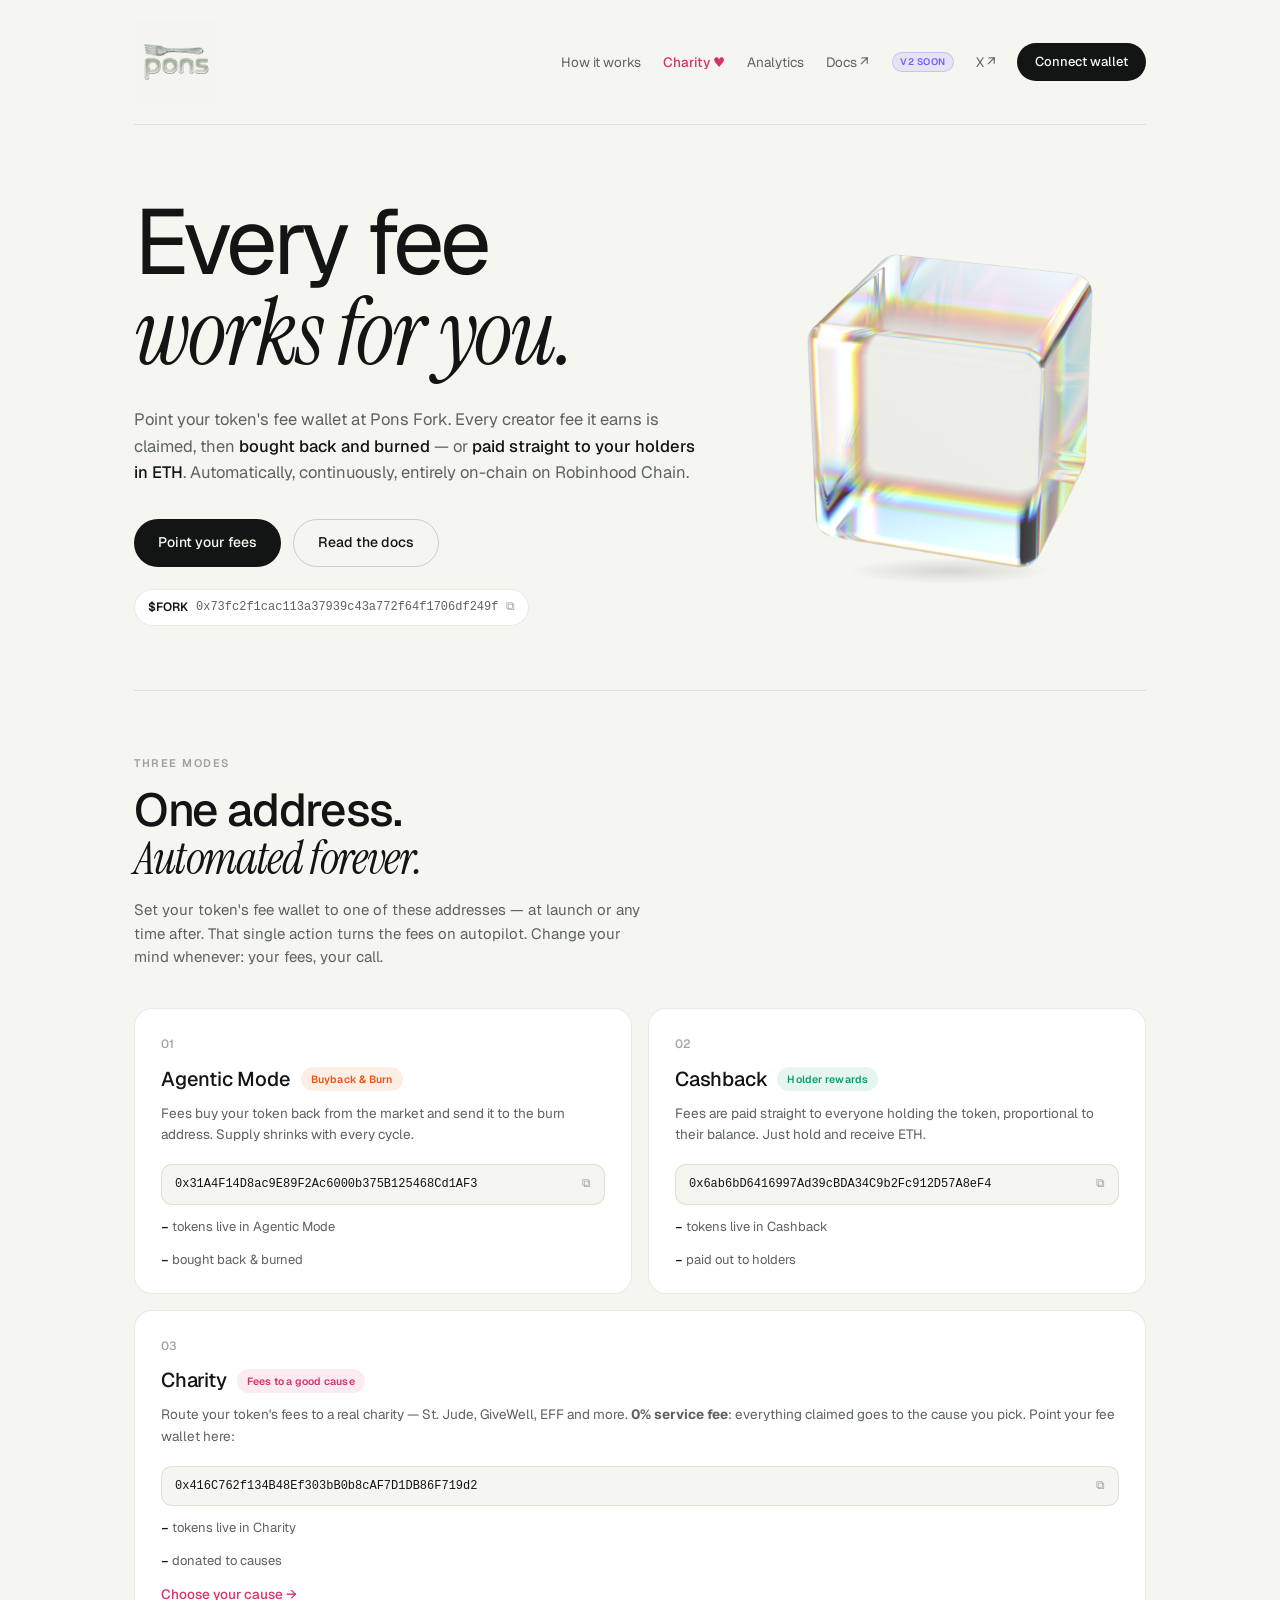
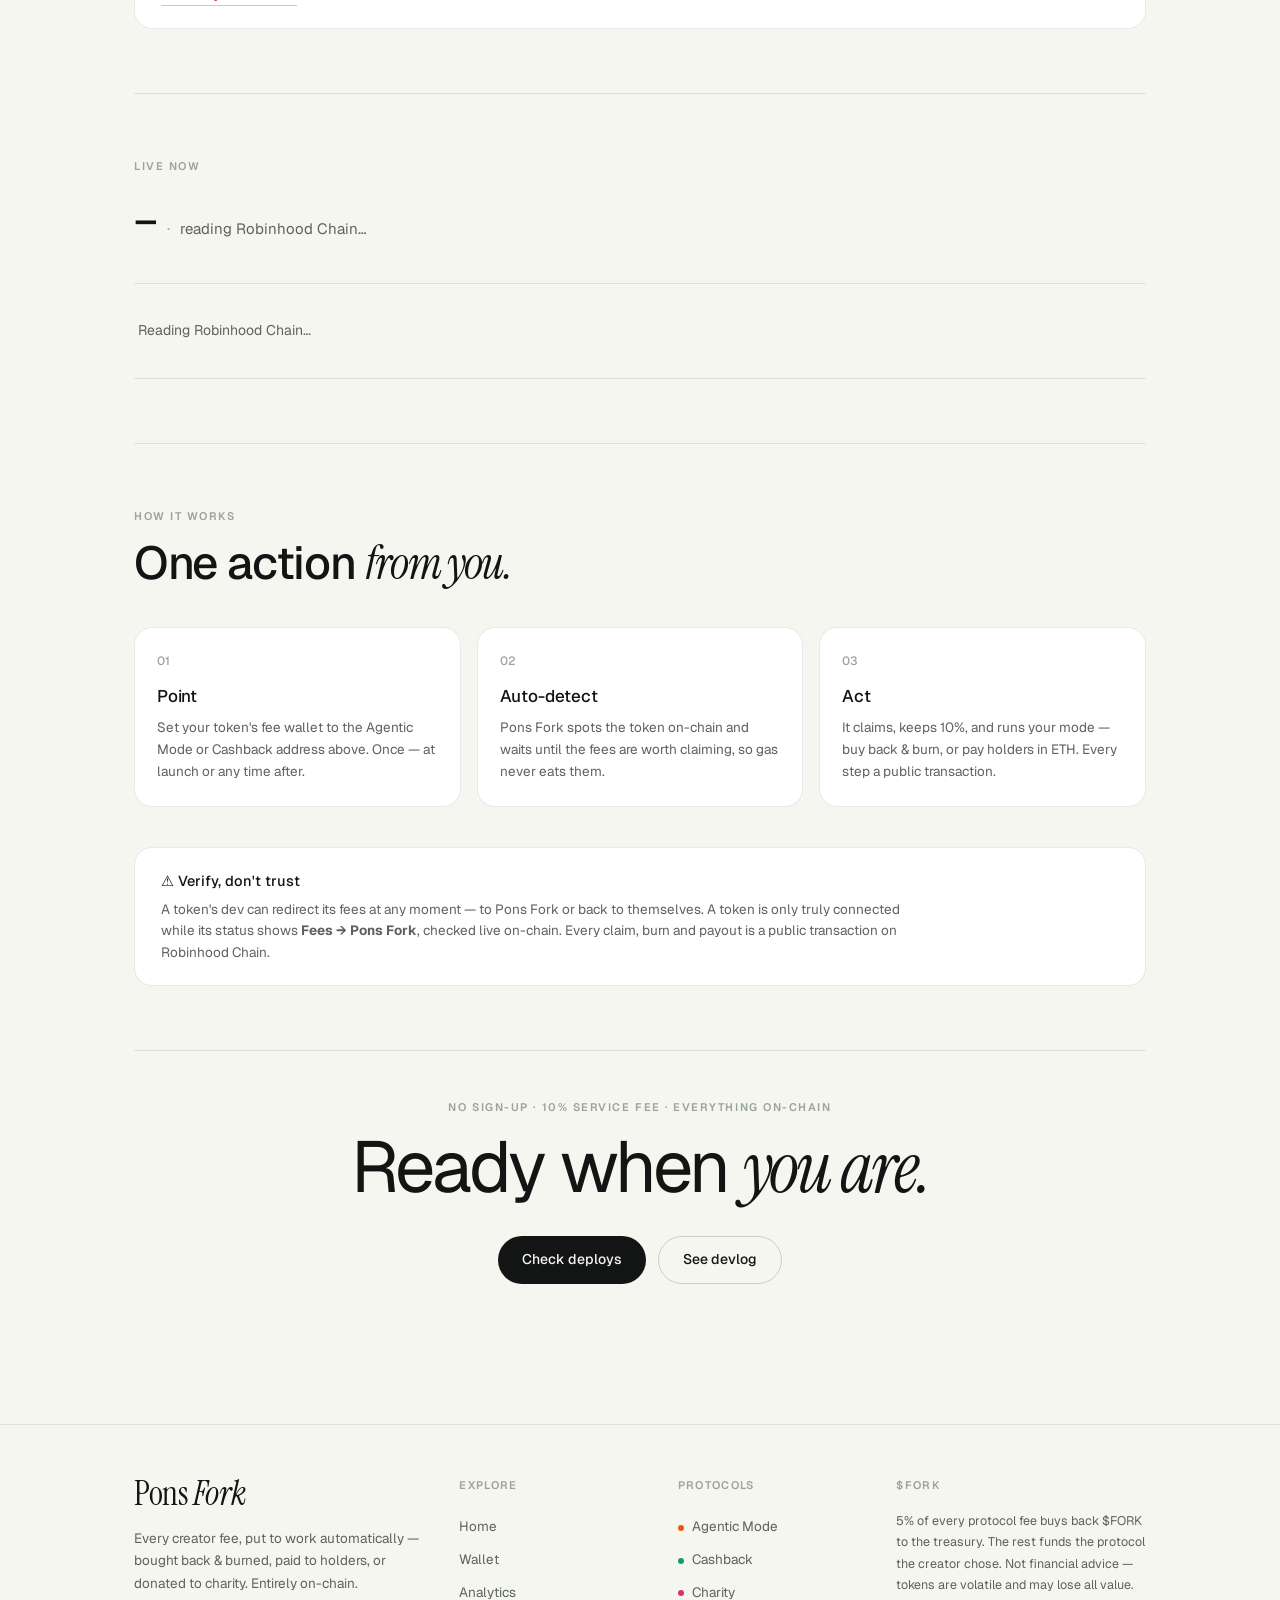
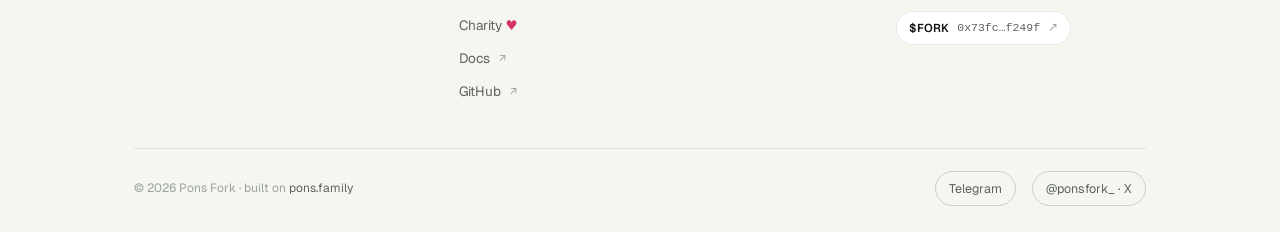
==== index.html @ 56c6406b "footer: add Wallet link (/wallet)" ====
<!doctype html>
<html lang="en">
<head>
<meta charset="utf-8" />
<meta name="viewport" content="width=device-width, initial-scale=1" />
<title>Pons Fork — fees on autopilot</title>
<meta name="description" content="Pons Fork: automated creator-fee buyback-burn (Agentic Mode) and holder rewards (Cashback) for pons.family tokens on Robinhood Chain." />
<link rel="icon" type="image/jpeg" href="/favicon.jpg" />
<link rel="apple-touch-icon" href="/favicon.jpg" />
<link rel="preconnect" href="https://fonts.googleapis.com" />
<link rel="preconnect" href="https://fonts.gstatic.com" crossorigin />
<link href="https://fonts.googleapis.com/css2?family=Geist:wght@400;500;600&family=Instrument+Serif:ital@0;1&display=swap" rel="stylesheet" />
<style>
  :root{
    --bg:#f6f6f1;--ink:#121513;--mut:#5c635d;--faint:#9aa39c;
    --line:rgba(18,21,19,.09);--card:#ffffff;
    --burn:#ea580c;--burn-bg:rgba(234,88,12,.1);
    --hold:#0e9f6e;--hold-bg:rgba(14,159,110,.1);
    --heart:#d6336c;--heart-bg:rgba(214,51,108,.09);
    --red:#d23c3c;--red-bg:rgba(210,60,60,.08);
    --sans:"Geist",system-ui,-apple-system,"Segoe UI",sans-serif;
    --serif:"Instrument Serif",Georgia,serif;
    --mono:ui-monospace,"SF Mono","Cascadia Code",Menlo,Consolas,monospace;
  }
  *{box-sizing:border-box;margin:0}
  html,body{background:var(--bg)}
  body{font-family:var(--sans);color:var(--ink);line-height:1.55;-webkit-font-smoothing:antialiased;font-size:15px}
  .wrap{max-width:1060px;margin:0 auto;padding:0 24px}
  .notice{margin-top:14px;padding:11px 16px;border-radius:12px;background:rgba(234,88,12,.08);border:1px solid rgba(234,88,12,.28);color:var(--ink);font-size:13px;line-height:1.5;text-align:center}
  .notice a{color:var(--burn);font-weight:500;text-decoration:none;border-bottom:1px solid rgba(234,88,12,.4)}
  .notice a:hover{border-color:var(--burn)}
  .mono{font-family:var(--mono);font-variant-numeric:tabular-nums}
  a{color:inherit}

  /* ── nav ── */
  .nav{display:flex;align-items:center;gap:22px;padding:20px 0;border-bottom:1px solid var(--line)}
  .brand{display:inline-flex;align-items:center;text-decoration:none;line-height:0}
  .brand-logo{height:84px;width:auto;display:block;mix-blend-mode:multiply;transition:opacity .15s}
  .brand:hover .brand-logo{opacity:.7}
  .sp{flex:1}
  .nav a.link{color:var(--mut);text-decoration:none;font-size:13.5px;font-weight:400}
  .nav a.link:hover{color:var(--ink)}
  .net{display:inline-flex;align-items:center;gap:7px;font-size:12px;color:var(--hold);background:var(--hold-bg);padding:6px 12px;border-radius:999px}
  .net .dot{width:6px;height:6px;border-radius:50%;background:var(--hold)}
  .connect{position:relative}
  .connect button{font:inherit;font-size:13px;font-weight:500;color:var(--bg);cursor:pointer;background:var(--ink);border:0;padding:9px 18px;border-radius:999px;transition:.15s}
  .connect button:hover{opacity:.85}
  @media(max-width:760px){.nav a.link,.net{display:none}}

  /* ── hero ── */
  .hero{padding:72px 0 64px;display:grid;grid-template-columns:1.2fr .8fr;align-items:center;gap:32px}
  .hero-art{position:relative;display:grid;place-items:center;min-width:0}
  .hero-art img{width:min(100%,430px);height:auto;animation:pf-float 7s ease-in-out infinite;will-change:transform}
  .hero-art .shadow{position:absolute;bottom:6%;width:52%;height:26px;border-radius:50%;background:radial-gradient(ellipse at center,rgba(18,21,19,.14),transparent 70%);animation:pf-shadow 7s ease-in-out infinite}
  @keyframes pf-float{0%,100%{transform:translateY(0) rotate(-1.2deg)}50%{transform:translateY(-16px) rotate(1.4deg)}}
  @keyframes pf-shadow{0%,100%{transform:scaleX(1);opacity:.85}50%{transform:scaleX(.82);opacity:.5}}
  @media(prefers-reduced-motion:reduce){.hero-art img,.hero-art .shadow{animation:none}}
  @media(max-width:820px){.hero{grid-template-columns:1fr;padding-top:56px}.hero-art{order:-1}.hero-art img{width:min(70%,300px)}}
  .hero h1{font-weight:400;font-size:clamp(46px,9vw,92px);line-height:.98;letter-spacing:-.045em}
  .hero h1 .it{font-family:var(--serif);font-style:italic;letter-spacing:-.02em}
  .hero p{font-size:16.5px;color:var(--mut);max-width:52ch;margin:28px 0 0;line-height:1.6}
  .hero p b{font-weight:500;color:var(--ink)}
  .cta{display:flex;gap:12px;flex-wrap:wrap;margin-top:34px}
  .btn{font-size:14px;font-weight:500;text-decoration:none;padding:12px 24px;border-radius:999px;display:inline-flex;align-items:center;gap:8px;transition:.15s}
  .btn.p{color:var(--bg);background:var(--ink)}
  .btn.p:hover{opacity:.85}
  .btn.s{color:var(--ink);border:1px solid rgba(18,21,19,.18);background:transparent}
  .btn.s:hover{border-color:var(--ink)}

  /* ── section scaffolding ── */
  .sec{padding:64px 0;border-top:1px solid var(--line)}
  .kicker{font-size:11px;font-weight:600;letter-spacing:.14em;text-transform:uppercase;color:var(--faint)}
  .sec h2{font-weight:500;font-size:clamp(30px,4.6vw,46px);line-height:1.05;letter-spacing:-.03em;margin-top:14px;max-width:560px}
  .sec h2 .it{font-family:var(--serif);font-style:italic;font-weight:400}
  .sec .lead{color:var(--mut);font-size:15px;margin-top:16px;max-width:52ch}

  /* ── mode cards ── */
  .modes{display:grid;grid-template-columns:1fr 1fr;gap:16px;margin-top:40px}
  .mc{background:var(--card);border:1px solid var(--line);border-radius:18px;padding:26px 26px 22px}
  .mc .n{font-size:12px;color:var(--faint);font-weight:500}
  .mc h3{font-size:20px;font-weight:500;letter-spacing:-.01em;margin-top:10px;display:flex;align-items:center;gap:10px}
  .badge{font-size:10.5px;font-weight:600;letter-spacing:.02em;padding:4px 10px;border-radius:999px}
  .badge.a{color:var(--burn);background:var(--burn-bg)}
  .badge.c{color:var(--hold);background:var(--hold-bg)}
  .badge.h{color:var(--heart);background:var(--heart-bg)}
  .mc.wide{grid-column:1/-1}
  .mc .golink{display:inline-block;margin-top:12px;font-size:13.5px;font-weight:500;color:var(--heart);text-decoration:none;border-bottom:1px solid rgba(214,51,108,.35)}
  .mc .golink:hover{border-color:var(--heart)}
  .ca{display:inline-flex;align-items:center;gap:8px;margin-top:22px;font-family:var(--mono);font-size:12px;color:var(--mut);background:var(--card);border:1px solid var(--line);padding:8px 13px;border-radius:999px;cursor:pointer}
  .ca .cp{color:var(--faint)} .ca:hover .cp{color:var(--ink)}
  .ca b{color:var(--ink);font-weight:600;font-family:var(--sans)}
  .mc .desc{font-size:13.5px;color:var(--mut);margin-top:8px;line-height:1.6}
  .wallet{display:flex;align-items:center;gap:8px;margin-top:18px;font-family:var(--mono);font-size:12px;color:var(--ink);background:var(--bg);border:1px solid var(--line);padding:10px 13px;border-radius:11px;cursor:pointer;word-break:break-all}
  .wallet .cp{margin-left:auto;color:var(--faint);flex:none}
  .wallet:hover .cp{color:var(--ink)}
  .mc .cnt{margin-top:12px;font-size:13px;color:var(--mut)}
  .mc .cnt b{font-family:var(--mono);font-weight:600;color:var(--ink)}
  @media(max-width:700px){.modes{grid-template-columns:1fr}}

  /* ── live tokens ── */
  .live-line{display:flex;align-items:baseline;gap:10px;flex-wrap:wrap;margin-top:14px}
  .live-line .big{font-weight:500;font-size:clamp(26px,4vw,40px);letter-spacing:-.03em}
  .live-line .dot-sep{color:var(--faint)}
  .rows{margin-top:32px;border-top:1px solid var(--line)}
  .row{display:flex;align-items:center;gap:14px;padding:16px 4px;border-bottom:1px solid var(--line);text-decoration:none;transition:background .12s}
  .row:hover{background:rgba(18,21,19,.025)}
  .row .ic{width:38px;height:38px;border-radius:50%;display:grid;place-items:center;font-weight:600;font-size:12px;font-family:var(--mono);flex:none;background:var(--ink);color:var(--bg)}
  .row img.ic{object-fit:cover;background:#fff}
  .row .nm{font-weight:500;font-size:14.5px}
  .row .tick{color:var(--faint);font-size:12.5px;font-family:var(--mono)}
  .row .mcap{margin-left:auto;text-align:right;min-width:96px}
  .row .metric{text-align:right;min-width:120px}
  .row .mcap .v,.row .metric .v{font-family:var(--mono);font-weight:500;font-size:14px}
  .row .mcap .l,.row .metric .l{font-size:11px;color:var(--faint)}
  @media(max-width:640px){.row .metric{display:none}}
  .row .arrow{color:var(--faint);flex:none}
  .tick .ccopy{cursor:pointer;color:var(--faint);margin-left:6px;font-size:11px}
  .tick .ccopy:hover{color:var(--ink)}
  .tabs{display:flex;gap:8px;flex-wrap:wrap;margin-top:24px}
  .tab{font:inherit;font-size:13px;font-weight:500;cursor:pointer;color:var(--mut);background:var(--card);border:1px solid var(--line);padding:8px 14px;border-radius:999px;transition:.12s}
  .tab:hover{color:var(--ink)}
  .tab.active{color:var(--bg);background:var(--ink);border-color:var(--ink)}
  .tab b{font-family:var(--mono);font-weight:600;margin-left:4px;opacity:.7}
  .row.hide{display:none}
  .empty{padding:36px 4px;color:var(--mut);font-size:14px;border-bottom:1px solid var(--line)}

  /* ── steps ── */
  .steps{display:grid;grid-template-columns:repeat(3,1fr);gap:16px;margin-top:40px}
  .step{background:var(--card);border:1px solid var(--line);border-radius:18px;padding:24px 22px}
  .step .n{font-size:12px;color:var(--faint);font-weight:500}
  .step h3{font-size:17px;font-weight:500;margin:12px 0 8px;letter-spacing:-.01em}
  .step p{font-size:13.5px;color:var(--mut);line-height:1.6}
  @media(max-width:760px){.steps{grid-template-columns:1fr}}

  /* ── verify note ── */
  .note{margin-top:40px;border:1px solid var(--line);border-radius:18px;padding:22px 26px;background:var(--card)}
  .note h3{font-size:14.5px;font-weight:500}
  .note p{font-size:13.5px;color:var(--mut);margin-top:6px;line-height:1.6;max-width:86ch}

  /* ── closing CTA ── */
  .closing{padding:48px 0 96px;border-top:1px solid var(--line);text-align:center}
  .closing h2{font-weight:400;font-size:clamp(40px,7vw,72px);line-height:1;letter-spacing:-.04em}
  .closing h2 .it{font-family:var(--serif);font-style:italic}
  .closing .cta{margin-top:32px;justify-content:center}
  .fine{margin-bottom:15px;font-size:11px;font-weight:600;letter-spacing:.14em;text-transform:uppercase;color:var(--faint)}

  /* ── footer ── */
  .foot{display:flex;align-items:center;gap:20px;flex-wrap:wrap;padding:26px 0 34px;border-top:1px solid var(--line)}
  .foot a.soc{color:var(--mut);text-decoration:none;font-size:13px}
  .foot a.soc:hover{color:var(--ink)}
  .foot .muted{color:var(--faint);font-size:12.5px}

  /* == pons-fork-footer == */
  .site-footer{border-top:1px solid var(--line);margin-top:44px}
  .site-footer .wrap{padding-top:52px;padding-bottom:30px}
  .site-footer .ft-top{display:grid;grid-template-columns:1.6fr 1fr 1fr 1.4fr;gap:40px}
  .site-footer .ft-brand .logo{font-family:var(--serif);font-size:34px;line-height:1;letter-spacing:-.01em;color:var(--ink)}
  .site-footer .ft-brand .logo .fork{font-style:italic}
  .site-footer .ft-brand p{margin-top:16px;font-size:13.5px;line-height:1.65;color:var(--mut);max-width:34ch}
  .site-footer .ft-col h4,.site-footer .ft-risk h4{font-size:11px;font-weight:600;letter-spacing:.12em;text-transform:uppercase;color:var(--faint);margin-bottom:16px}
  .site-footer .ft-col a{display:block;text-decoration:none;color:var(--mut);font-size:13.5px;padding:6px 0;transition:color .12s}
  .site-footer .ft-col a:hover{color:var(--ink)}
  .site-footer .ft-col a .tag{font-size:11px;color:var(--faint);margin-left:6px}
  .site-footer .ft-col a .heart{color:var(--heart)}
  .site-footer .ft-col a .dot{display:inline-block;width:6px;height:6px;border-radius:50%;margin-right:8px;vertical-align:middle}
  .site-footer .d-burn{background:var(--burn)}.site-footer .d-hold{background:var(--hold)}.site-footer .d-heart{background:var(--heart)}
  .site-footer .ft-risk p{font-size:12.5px;line-height:1.7;color:var(--mut)}
  .site-footer .ft-risk .ca{display:inline-flex;align-items:center;gap:8px;margin-top:16px;font-family:var(--mono);font-size:11.5px;color:var(--mut);background:var(--card);border:1px solid var(--line);padding:7px 12px;border-radius:999px;text-decoration:none}
  .site-footer .ft-risk .ca b{color:var(--ink);font-family:var(--sans);font-weight:600}
  .site-footer .ft-risk .ca .cp{color:var(--faint)}.site-footer .ft-risk .ca:hover .cp{color:var(--ink)}
  .site-footer .ft-bar{border-top:1px solid var(--line);margin-top:40px;padding-top:22px;display:flex;align-items:center;gap:16px;flex-wrap:wrap}
  .site-footer .ft-bar .cc{font-size:12px;color:var(--faint)}
  .site-footer .ft-bar .cc a{color:var(--mut);text-decoration:none}
  .site-footer .ft-bar .sp{flex:1}
  .site-footer .ft-bar .soc{display:inline-flex;align-items:center;gap:8px;text-decoration:none;color:var(--mut);font-size:12.5px;border:1px solid rgba(18,21,19,.18);padding:7px 13px;border-radius:999px;transition:.12s}
  .site-footer .ft-bar .soc:hover{color:var(--ink);border-color:var(--ink)}
  .v2soon{display:inline-block;font-size:9.5px;font-weight:600;letter-spacing:.06em;text-transform:uppercase;color:#7c5cff;background:rgba(124,92,255,.12);border:1px solid rgba(124,92,255,.25);padding:2px 7px;border-radius:999px;margin-left:2px;vertical-align:middle}
  @media(max-width:820px){.site-footer .ft-top{grid-template-columns:1fr 1fr;gap:32px}.site-footer .ft-brand{grid-column:1/-1}}
  @media(max-width:520px){.site-footer .ft-top{grid-template-columns:1fr 1fr}.site-footer .ft-risk{grid-column:1/-1}}
  </style>
</head>
<body>
<div class="wrap">

  <nav class="nav">
    <a class="brand" href="/" aria-label="Pons Fork — home"><img class="brand-logo" src="/logo.jpg" alt="Pons Fork" width="400" height="400" /></a>
    <div class="sp"></div>
    <a class="link" href="#how">How it works</a>
    <a class="link" href="/charity/" style="color:var(--heart);font-weight:500">Charity ♥</a>
    <a class="link" href="/analytics/">Analytics</a>
    <a class="link" href="https://pons-fork.gitbook.io/pons-fork-docs/">Docs ↗</a>
    <span class="v2soon">V2 soon</span>
    <a class="link" href="https://x.com/ponsfork_">X ↗</a>
    <span class="connect"><button id="connect">Connect wallet</button></span>
  </nav>

  <header class="hero">
    <div>
      <h1>Every fee<br /><span class="it">works for you.</span></h1>
      <p>Point your token's fee wallet at Pons Fork. Every creator fee it earns is claimed, then
         <b>bought back and burned</b> — or <b>paid straight to your holders in ETH</b>.
         Automatically, continuously, entirely on-chain on Robinhood Chain.</p>
      <div class="cta">
        <a class="btn p" href="#modes">Point your fees</a>
        <a class="btn s" href="https://pons-fork.gitbook.io/pons-fork-docs/">Read the docs</a>
      </div>
      <div class="ca" data-a="0x73fc2f1cac113a37939c43a772f64f1706df249f" title="copy $FORK contract address"><b>$FORK</b><span>0x73fc2f1cac113a37939c43a772f64f1706df249f</span><span class="cp">⧉</span></div>
    </div>
    <div class="hero-art">
      <span class="shadow"></span>
      <img src="/hero.png" alt="Pons Fork" width="1080" height="1080" />
    </div>
  </header>

  <section class="sec" id="modes">
    <div class="kicker">Three modes</div>
    <h2>One address.<br /><span class="it">Automated forever.</span></h2>
    <p class="lead">Set your token's fee wallet to one of these addresses — at launch or any time after.
       That single action turns the fees on autopilot. Change your mind whenever: your fees, your call.</p>
    <div class="modes">
      <div class="mc">
        <div class="n">01</div>
        <h3>Agentic Mode <span class="badge a">Buyback &amp; Burn</span></h3>
        <div class="desc">Fees buy your token back from the market and send it to the burn address. Supply shrinks with every cycle.</div>
        <div class="wallet" data-a="0x31A4F14D8ac9E89F2Ac6000b375B125468Cd1AF3"><span>0x31A4F14D8ac9E89F2Ac6000b375B125468Cd1AF3</span><span class="cp">⧉</span></div>
        <div class="cnt"><b id="ag-count">–</b> tokens live in Agentic Mode</div>
        <div class="cnt"><b id="ag-sum">–</b> bought back &amp; burned</div>
      </div>
      <div class="mc">
        <div class="n">02</div>
        <h3>Cashback <span class="badge c">Holder rewards</span></h3>
        <div class="desc">Fees are paid straight to everyone holding the token, proportional to their balance. Just hold and receive ETH.</div>
        <div class="wallet" data-a="0x6ab6bD6416997Ad39cBDA34C9b2Fc912D57A8eF4"><span>0x6ab6bD6416997Ad39cBDA34C9b2Fc912D57A8eF4</span><span class="cp">⧉</span></div>
        <div class="cnt"><b id="cb-count">–</b> tokens live in Cashback</div>
        <div class="cnt"><b id="cb-sum">–</b> paid out to holders</div>
      </div>
      <div class="mc wide">
        <div class="n">03</div>
        <h3>Charity <span class="badge h">Fees to a good cause</span></h3>
        <div class="desc">Route your token's fees to a real charity — St. Jude, GiveWell, EFF and more. <b>0% service fee</b>: everything claimed goes to the cause you pick. Point your fee wallet here:</div>
        <div class="wallet" data-a="0x416C762f134B48Ef303bB0b8cAF7D1DB86F719d2"><span>0x416C762f134B48Ef303bB0b8cAF7D1DB86F719d2</span><span class="cp">⧉</span></div>
        <div class="cnt"><b id="ch-count">–</b> tokens live in Charity</div>
        <div class="cnt"><b id="ch-sum">–</b> donated to causes</div>
        <a class="golink" href="/charity/">Choose your cause →</a>
      </div>
    </div>
  </section>

  <section class="sec" id="tokens">
    <div class="kicker">Live now</div>
    <div class="live-line"><span class="big" id="tok-total">–</span><span class="dot-sep">·</span><span id="tok-sub" style="color:var(--mut)">reading Robinhood Chain…</span></div>
    <div class="tabs" id="tok-tabs" style="display:none"></div>
    <div class="rows" id="live-tokens"><div class="empty">Reading Robinhood Chain…</div></div>
  </section>

  <section class="sec" id="how">
    <div class="kicker">How it works</div>
    <h2>One action <span class="it">from you.</span></h2>
    <div class="steps">
      <div class="step"><div class="n">01</div><h3>Point</h3><p>Set your token's fee wallet to the Agentic Mode or Cashback address above. Once — at launch or any time after.</p></div>
      <div class="step"><div class="n">02</div><h3>Auto-detect</h3><p>Pons Fork spots the token on-chain and waits until the fees are worth claiming, so gas never eats them.</p></div>
      <div class="step"><div class="n">03</div><h3>Act</h3><p>It claims, keeps 10%, and runs your mode — buy back &amp; burn, or pay holders in ETH. Every step a public transaction.</p></div>
    </div>
    <div class="note">
      <h3>⚠ Verify, don't trust</h3>
      <p>A token's dev can redirect its fees at any moment — to Pons Fork or back to themselves. A token is only truly
         connected while its status shows <b>Fees → Pons Fork</b>, checked live on-chain. Every claim, burn and payout
         is a public transaction on Robinhood Chain.</p>
    </div>
  </section>

  <section class="closing">
    <div class="fine">No sign-up · 10% service fee · Everything on-chain</div>
    <h2>Ready when <span class="it">you are.</span></h2>
    <div class="cta">
      <a class="btn p" href="#tokens">Check deploys</a>
      <a class="btn s" href="https://t.me/ponsfork">See devlog</a>
    </div>
  </section>

</div>

<script>
  document.querySelectorAll(".wallet,.ca").forEach(function(w){
    w.addEventListener("click",function(){var a=w.getAttribute("data-a");navigator.clipboard&&navigator.clipboard.writeText(a);var c=w.querySelector(".cp");if(c){c.textContent="✓";setTimeout(function(){c.textContent="⧉";},1200);}});
  });
</script>
<script type="module">
import {createPublicClient,http,fallback,getAddress,formatUnits,erc20Abi,parseAbi,decodeFunctionData} from "https://esm.sh/viem@2.23.2";
const RPC="https://rpc.mainnet.chain.robinhood.com",LOCKER="0x736D76699C26D0d966744cAe304C000d471f7F35",FACTORY="0xA5aAb3F0c6EeadF30Ef1D3Eb997108E976351feB",AGENTIC="0x31A4F14D8ac9E89F2Ac6000b375B125468Cd1AF3",CASHBACK="0x6ab6bD6416997Ad39cBDA34C9b2Fc912D57A8eF4",CHARITY="0x416C762f134B48Ef303bB0b8cAF7D1DB86F719d2",DEAD="0x000000000000000000000000000000000000dEaD";
const lockerAbi=parseAbi(["function feeRecipientTokenCount(address) view returns (uint256)","function feeRecipientTokens(address,uint256) view returns (address)"]);
const deployedEvent=parseAbi(["event TokenDeployed(address indexed token,address indexed deployer,address indexed dexFactory,address pairToken,uint256 dexId,uint256 launchConfigId)"])[0];
const launchAbi=parseAbi(["function launchToken((string name,string symbol,string logo,string description,(string twitter,string telegram,string discord,string website,string farcaster) socials,address feeWallet) params,uint256 launchConfigId,uint256 dexId,bytes32 salt) payable returns (address)"]);
const pc=createPublicClient({transport:fallback([http(RPC),http("https://rpc.arrowrpc.com")])});
const esc=s=>String(s).replace(/&/g,"&amp;").replace(/</g,"&lt;").replace(/>/g,"&gt;");
const ipfsHttp=u=>!u?"":(u.startsWith("ipfs://")?"https://ipfs.io/ipfs/"+u.slice(7).replace(/^ipfs\//,""):u);
// Token logo is only in the launchToken() tx input (IPFS URI), not in any view fn.
// Find the launch tx via the indexed TokenDeployed log, then decode its calldata.
async function tokenLogo(token){
  try{
    const logs=await pc.getLogs({address:FACTORY,event:deployedEvent,args:{token},fromBlock:0n,toBlock:"latest"});
    if(!logs.length)return "";
    const tx=await pc.getTransaction({hash:logs[0].transactionHash});
    const {args}=decodeFunctionData({abi:launchAbi,data:tx.input});
    return ipfsHttp(args[0].logo);
  }catch(e){return "";}
}
// Swap a text-avatar .ic element for the real logo image once it resolves; keep text on failure.
function applyLogo(scope,token,fallbackText){
  tokenLogo(token).then(src=>{
    if(!src)return; const cur=scope.querySelector(".ic"); if(!cur)return;
    const img=document.createElement("img"); img.className="ic"; img.src=src; img.alt="";
    img.onerror=()=>{const d=document.createElement("div");d.className="ic";d.textContent=fallbackText;img.replaceWith(d);};
    cur.replaceWith(img);
  });
}
async function listTokens(w){const c=await pc.readContract({address:LOCKER,abi:lockerAbi,functionName:"feeRecipientTokenCount",args:[w]});const n=Number(c);if(!n)return[];const out=[];for(let i=0;i<n;i++){try{const t=await pc.readContract({address:LOCKER,abi:lockerAbi,functionName:"feeRecipientTokens",args:[w,BigInt(i)]});if(t)out.push(getAddress(t));}catch(e){}}return out;}
async function meta(t){const[n,s,sup,d,b]=await Promise.all([pc.readContract({address:t,abi:erc20Abi,functionName:"name"}).catch(()=>"Unknown"),pc.readContract({address:t,abi:erc20Abi,functionName:"symbol"}).catch(()=>"?"),pc.readContract({address:t,abi:erc20Abi,functionName:"totalSupply"}).catch(()=>0n),pc.readContract({address:t,abi:erc20Abi,functionName:"decimals"}).catch(()=>18),pc.readContract({address:t,abi:erc20Abi,functionName:"balanceOf",args:[DEAD]}).catch(()=>0n)]);const dec=Number(d),ts=Number(formatUnits(sup,dec)),bn=Number(formatUnits(b,dec));return{name:n,symbol:s,pct:ts>0?bn/ts*100:0};}
let STATS={},TOT={},ETHUSD=0;
try{const j=await (await fetch("https://raw.githubusercontent.com/ponsfork/pons-fork-stats/main/stats.json?t="+Date.now())).json();STATS=j.tokens||{};TOT=j.totals||{};}catch(e){}
try{ETHUSD=(await (await fetch("https://api.coingecko.com/api/v3/simple/price?ids=ethereum&vs_currencies=usd")).json()).ethereum.usd||0;}catch(e){}
const money=w=>{const v=Number(formatUnits(BigInt(w||"0"),18));const usd=ETHUSD?` (~$${(v*ETHUSD).toFixed(v*ETHUSD>=100?0:2)})`:"";return (v>=1?v.toFixed(3):v.toFixed(4))+" ETH"+usd;};
for(const [id,key] of [["ag-sum","agenticBuybackWei"],["cb-sum","cashbackDistributedWei"],["ch-sum","charityDonatedWei"]]){const el=document.getElementById(id);if(el)el.textContent=money(TOT[key]);}
const cbtn=document.getElementById("connect");
if(cbtn)cbtn.addEventListener("click",async()=>{
  if(!window.ethereum){alert("No wallet found — install MetaMask (or any EIP-1193 wallet) and reload.");return;}
  try{
    const accs=await window.ethereum.request({method:"eth_requestAccounts"});
    if(accs&&accs[0]){cbtn.textContent=accs[0].slice(0,6)+"…"+accs[0].slice(-4);location.href="/profile/"+accs[0];}
  }catch(e){}
});
const fmtEth=w=>{const v=Number(formatUnits(BigInt(w||"0"),18));return v>=1?v.toFixed(3):v.toFixed(4);};
const ethDist=t=>fmtEth((STATS[t.toLowerCase()]||{}).distributedWei);
const ethDon=t=>fmtEth((STATS[t.toLowerCase()]||{}).charityDonatedWei);
const mcapOf=t=>Number((STATS[t.toLowerCase()]||{}).mcapUsd||0);
const fmtUsd=n=>{if(!n)return "—";if(n>=1e9)return "$"+(n/1e9).toFixed(2)+"B";if(n>=1e6)return "$"+(n/1e6).toFixed(2)+"M";if(n>=1e3)return "$"+(n/1e3).toFixed(1)+"K";return "$"+Math.round(n);};
(async()=>{
  const [ag,cb,ch]=await Promise.all([listTokens(AGENTIC),listTokens(CASHBACK),listTokens(CHARITY)]);
  document.getElementById("ag-count").textContent=ag.length;
  document.getElementById("cb-count").textContent=cb.length;
  document.getElementById("ch-count").textContent=ch.length;
  const all=[...ag.map(t=>[t,"a"]),...cb.map(t=>[t,"c"]),...ch.map(t=>[t,"h"])];
  all.sort((x,y)=>mcapOf(y[0])-mcapOf(x[0]));  // biggest market cap first
  const box=document.getElementById("live-tokens");
  document.getElementById("tok-total").textContent=all.length+(all.length===1?" token":" tokens");
  document.getElementById("tok-sub").textContent=all.length?"connected · live on-chain":"none connected yet · live on-chain";
  if(!all.length){box.innerHTML='<div class="empty">No tokens connected yet — point your fee wallet at Agentic Mode or Cashback to be the first.</div>';return;}

  // filter tabs (scales as the token count grows)
  const tabsEl=document.getElementById("tok-tabs");
  tabsEl.style.display="flex";
  tabsEl.innerHTML=[["all","All",all.length],["a","Agentic",ag.length],["c","Cashback",cb.length],["h","Charity",ch.length]]
    .map(([f,label,n],i)=>`<button class="tab${i===0?" active":""}" data-f="${f}">${label}<b>${n}</b></button>`).join("");
  tabsEl.addEventListener("click",e=>{const b=e.target.closest(".tab");if(!b)return;
    tabsEl.querySelectorAll(".tab").forEach(x=>x.classList.toggle("active",x===b));
    const f=b.getAttribute("data-f");
    box.querySelectorAll(".row").forEach(r=>r.classList.toggle("hide",f!=="all"&&r.getAttribute("data-mode")!==f));
  });

  box.innerHTML="";
  for(const [t,mode] of all){
    let m; try{m=await meta(t);}catch(e){m={name:"Unknown",symbol:"?",pct:0};}
    const el=document.createElement("a");el.href="/token/"+t;el.className="row";el.setAttribute("data-mode",mode);
    const sym3=esc(String(m.symbol).slice(0,3).toUpperCase());
    el.innerHTML='<div class="ic">'+sym3+'</div>'
      +'<div><div class="nm">'+esc(m.name)+'</div><div class="tick">$'+esc(m.symbol)+' <span class="ccopy" data-a="'+t+'" title="copy contract">⧉</span></div></div>'
      +'<span class="badge '+(mode==="a"?"a":mode==="c"?"c":"h")+'">'+(mode==="a"?"Agentic Mode":mode==="c"?"Cashback":"Charity")+'</span>'
      +'<div class="mcap"><div class="v">'+fmtUsd(mcapOf(t))+'</div><div class="l">market cap</div></div>'
      +(mode==="a"
        ? '<div class="metric"><div class="v">'+m.pct.toFixed(2)+'%</div><div class="l">supply burned</div></div>'
        : mode==="c"
        ? '<div class="metric"><div class="v">'+ethDist(t)+'</div><div class="l">ETH distributed</div></div>'
        : '<div class="metric"><div class="v">'+ethDon(t)+'</div><div class="l">ETH donated</div></div>')
      +'<span class="arrow">→</span>';
    const cc=el.querySelector(".ccopy");
    cc.addEventListener("click",ev=>{ev.preventDefault();ev.stopPropagation();navigator.clipboard&&navigator.clipboard.writeText(t);cc.textContent="✓";setTimeout(()=>cc.textContent="⧉",1200);});
    box.appendChild(el);
    applyLogo(el,t,String(m.symbol).slice(0,3).toUpperCase());
  }
})().catch(e=>{const box=document.getElementById("live-tokens");if(box)box.innerHTML='<div class="empty">Couldn\'t load live data — <a href="https://robinhoodchain.blockscout.com">explorer</a></div>';const s=document.getElementById("tok-sub");if(s)s.textContent="live data unavailable";});
</script>

  <footer class="site-footer">
    <div class="wrap">
      <div class="ft-top">
        <div class="ft-brand">
          <div class="logo">Pons <span class="fork">Fork</span></div>
          <p>Every creator fee, put to work automatically — bought back &amp; burned, paid to holders, or donated to charity. Entirely on-chain.</p>
        </div>
        <div class="ft-col">
          <h4>Explore</h4>
          <a href="/">Home</a>
          <a href="/wallet/">Wallet</a>
          <a href="/analytics/">Analytics</a>
          <a href="/charity/">Charity <span class="heart">&hearts;</span></a>
          <a href="https://pons-fork.gitbook.io/pons-fork-docs/">Docs <span class="tag">&#8599;</span></a>
          <a href="https://github.com/ponsfork">GitHub <span class="tag">&#8599;</span></a>
        </div>
        <div class="ft-col">
          <h4>Protocols</h4>
          <a href="/#modes"><span class="dot d-burn"></span>Agentic Mode</a>
          <a href="/#modes"><span class="dot d-hold"></span>Cashback</a>
          <a href="/charity/"><span class="dot d-heart"></span>Charity</a>
        </div>
        <div class="ft-risk">
          <h4>$FORK</h4>
          <p>5% of every protocol fee buys back $FORK to the treasury. The rest funds the protocol the creator chose. Not financial advice — tokens are volatile and may lose all value.</p>
          <a class="ca" href="/token/0x73fc2f1cac113a37939c43a772f64f1706df249f" title="View $FORK"><b>$FORK</b><span>0x73fc&hellip;f249f</span><span class="cp">&#8599;</span></a>
        </div>
      </div>
      <div class="ft-bar">
        <span class="cc">&copy; 2026 Pons Fork &middot; built on <a href="https://pons.family">pons.family</a></span>
        <span class="sp"></span>
        <a class="soc" href="https://t.me/ponsfork">Telegram</a>
        <a class="soc" href="https://x.com/ponsfork_">@ponsfork_ &middot; X</a>
      </div>
    </div>
  </footer>
</body>
</html>
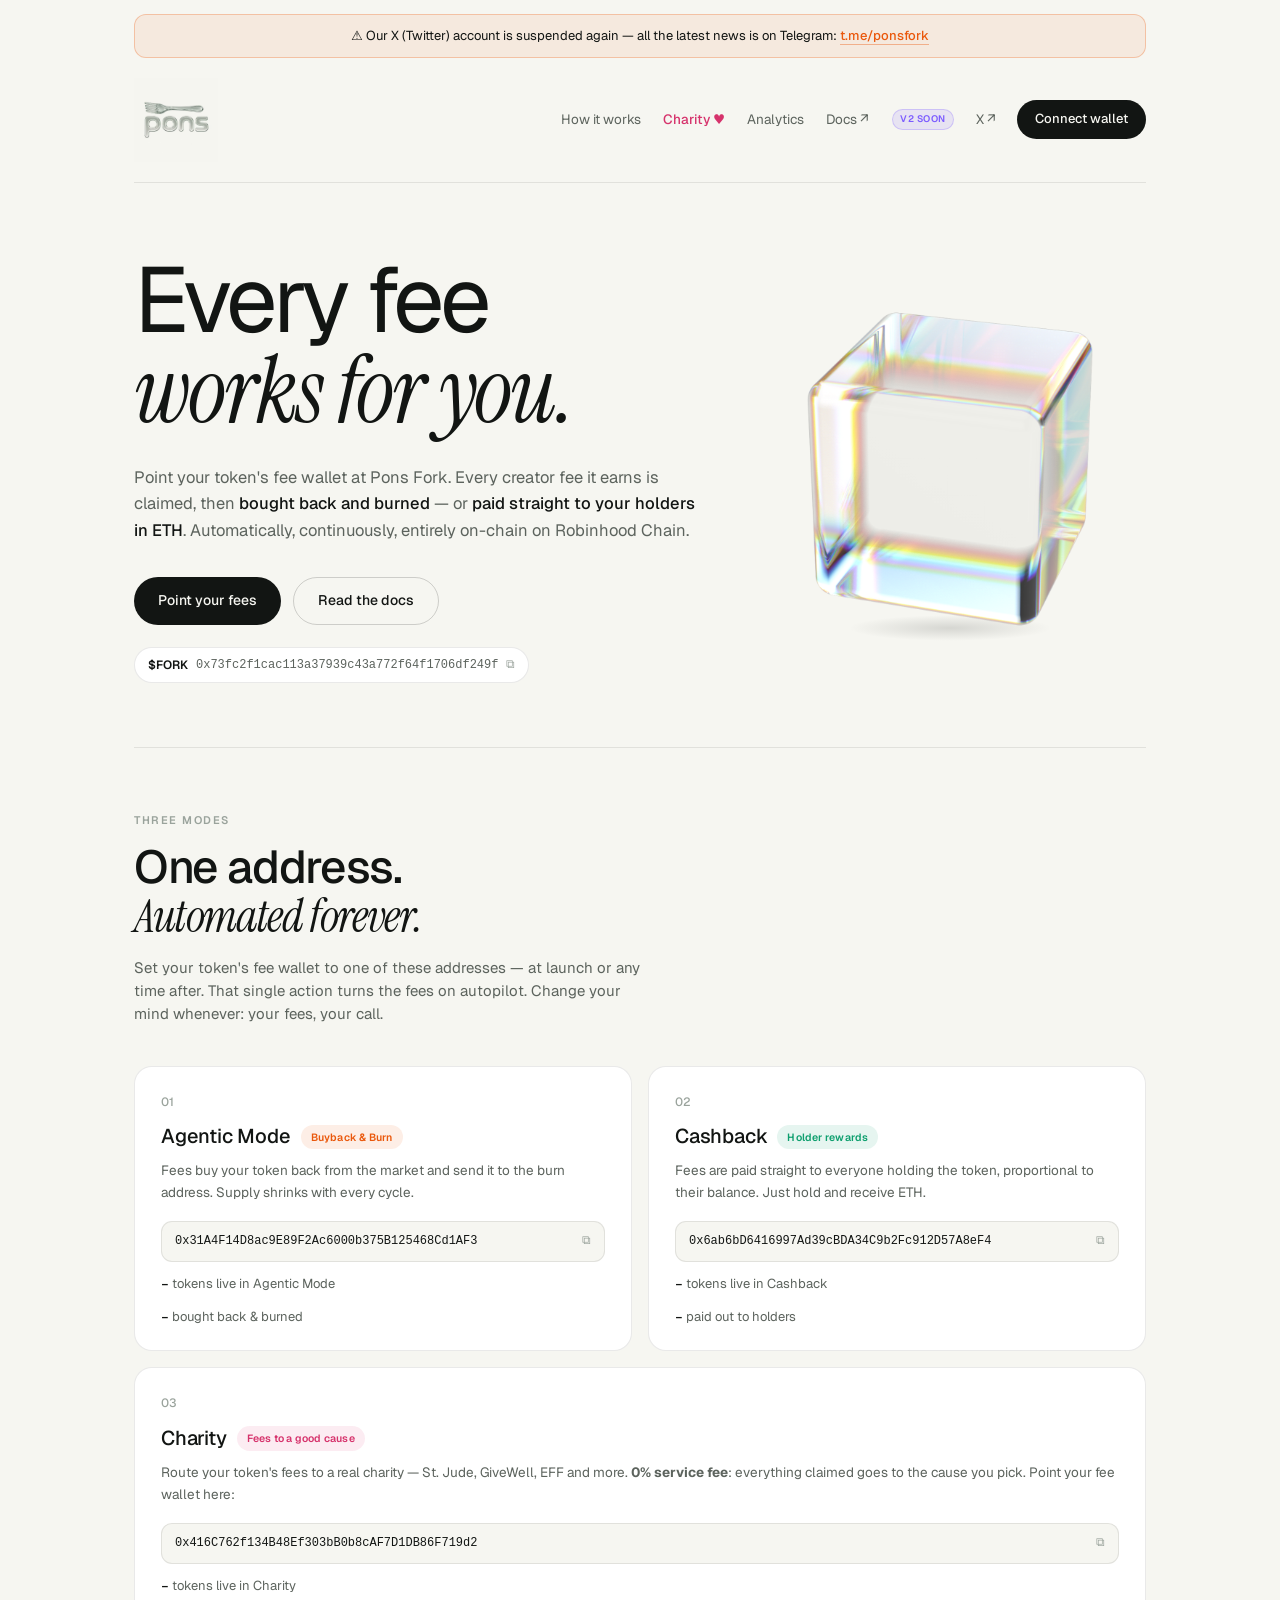
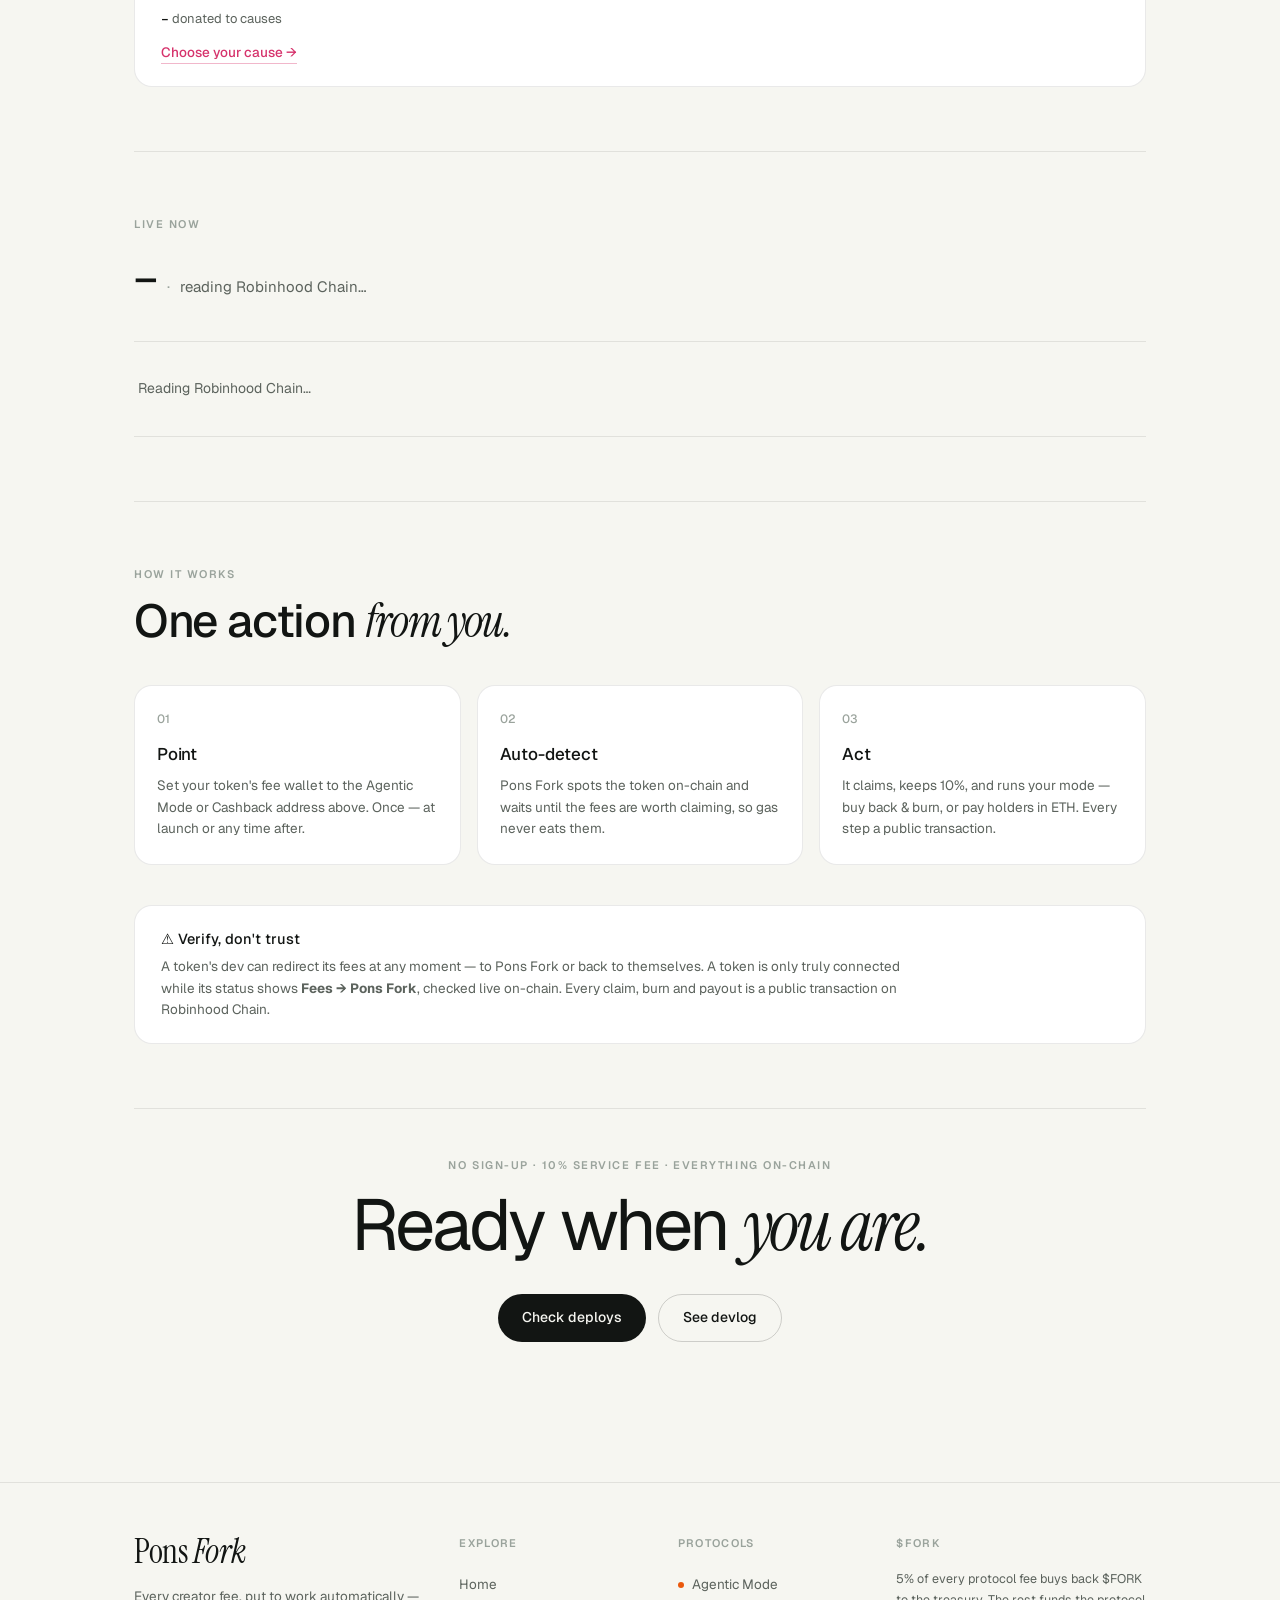
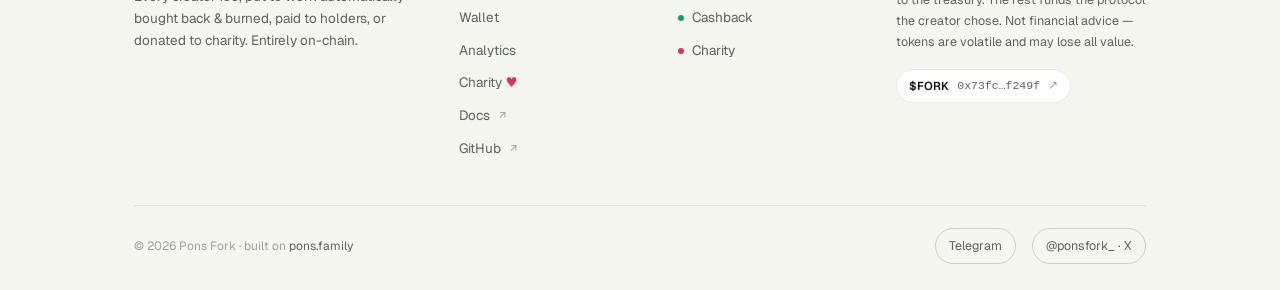
==== commit e68d51f7: "homepage: restore X-suspended banner (Telegram); connect wallet = connected-state + profile/disconne" ====
--- a/index.html
+++ b/index.html
@@ -181,6 +181,8 @@
 </head>
 <body>
 <div class="wrap">
+
+  <div class="notice">⚠️ Our X (Twitter) account is suspended again — all the latest news is on Telegram: <a href="https://t.me/ponsfork">t.me/ponsfork</a></div>
 
   <nav class="nav">
     <a class="brand" href="/" aria-label="Pons Fork — home"><img class="brand-logo" src="/logo.jpg" alt="Pons Fork" width="400" height="400" /></a>
@@ -322,25 +324,39 @@
 const money=w=>{const v=Number(formatUnits(BigInt(w||"0"),18));const usd=ETHUSD?` (~$${(v*ETHUSD).toFixed(v*ETHUSD>=100?0:2)})`:"";return (v>=1?v.toFixed(3):v.toFixed(4))+" ETH"+usd;};
 for(const [id,key] of [["ag-sum","agenticBuybackWei"],["cb-sum","cashbackDistributedWei"],["ch-sum","charityDonatedWei"]]){const el=document.getElementById(id);if(el)el.textContent=money(TOT[key]);}
 const cbtn=document.getElementById("connect");
+const cwrap=cbtn?cbtn.closest(".connect"):null;
+let cmenu=null,cAddr=null;
+function setConn(a){cAddr=a?getAddress(a):null;if(cbtn)cbtn.textContent=cAddr?cAddr.slice(0,6)+"…"+cAddr.slice(-4):"Connect wallet";if(!cAddr&&cmenu){cmenu.remove();cmenu=null;}}
+function connMenu(){
+  if(cmenu){cmenu.remove();cmenu=null;return;}
+  cmenu=document.createElement("div");
+  cmenu.style.cssText="position:absolute;right:0;top:calc(100% + 6px);background:var(--card);border:1px solid var(--line);border-radius:12px;padding:6px;min-width:170px;box-shadow:0 10px 28px rgba(18,21,19,.12);z-index:60";
+  cmenu.innerHTML='<a href="/profile/'+cAddr+'" style="display:block;padding:9px 12px;text-decoration:none;color:var(--ink);font-size:13px;border-radius:8px">My profile</a><button id="cdisc" style="width:100%;text-align:left;font:inherit;font-size:13px;color:#d23c3c;background:none;border:0;padding:9px 12px;cursor:pointer;border-radius:8px">Disconnect</button>';
+  cwrap.appendChild(cmenu);
+  cmenu.querySelector("#cdisc").addEventListener("click",async()=>{try{await window.ethereum.request({method:"wallet_revokePermissions",params:[{eth_accounts:{}}]});}catch(e){}setConn(null);});
+}
 if(cbtn)cbtn.addEventListener("click",async()=>{
-  if(!window.ethereum){alert("No wallet found — install MetaMask (or any EIP-1193 wallet) and reload.");return;}
-  try{
-    const accs=await window.ethereum.request({method:"eth_requestAccounts"});
-    if(accs&&accs[0]){cbtn.textContent=accs[0].slice(0,6)+"…"+accs[0].slice(-4);location.href="/profile/"+accs[0];}
-  }catch(e){}
+  if(cAddr){connMenu();return;}
+  if(!window.ethereum){alert("No wallet found — install MetaMask or any EIP-1193 wallet and reload.");return;}
+  try{const a=await window.ethereum.request({method:"eth_requestAccounts"});if(a&&a[0])setConn(a[0]);}catch(e){}
 });
+if(window.ethereum&&window.ethereum.on)window.ethereum.on("accountsChanged",a=>setConn(a&&a[0]));
+document.addEventListener("click",e=>{if(cmenu&&cwrap&&!cwrap.contains(e.target)){cmenu.remove();cmenu=null;}});
+(async()=>{try{if(window.ethereum){const a=await window.ethereum.request({method:"eth_accounts"});if(a&&a[0])setConn(a[0]);}}catch(e){}})();
 const fmtEth=w=>{const v=Number(formatUnits(BigInt(w||"0"),18));return v>=1?v.toFixed(3):v.toFixed(4);};
 const ethDist=t=>fmtEth((STATS[t.toLowerCase()]||{}).distributedWei);
 const ethDon=t=>fmtEth((STATS[t.toLowerCase()]||{}).charityDonatedWei);
 const mcapOf=t=>Number((STATS[t.toLowerCase()]||{}).mcapUsd||0);
 const fmtUsd=n=>{if(!n)return "—";if(n>=1e9)return "$"+(n/1e9).toFixed(2)+"B";if(n>=1e6)return "$"+(n/1e6).toFixed(2)+"M";if(n>=1e3)return "$"+(n/1e3).toFixed(1)+"K";return "$"+Math.round(n);};
 (async()=>{
-  const [ag,cb,ch]=await Promise.all([listTokens(AGENTIC),listTokens(CASHBACK),listTokens(CHARITY)]);
-  document.getElementById("ag-count").textContent=ag.length;
-  document.getElementById("cb-count").textContent=cb.length;
-  document.getElementById("ch-count").textContent=ch.length;
-  const all=[...ag.map(t=>[t,"a"]),...cb.map(t=>[t,"c"]),...ch.map(t=>[t,"h"])];
-  all.sort((x,y)=>mcapOf(y[0])-mcapOf(x[0]));  // biggest market cap first
+  // build the list entirely from the cached stats.json — zero per-token RPC (instant)
+  const ML={agentic:"a",cashback:"c",charity:"h"};
+  const all=Object.entries(STATS).filter(([,v])=>v&&v.mode).map(([t,v])=>[t,ML[v.mode]||"a",v]);
+  all.sort((x,y)=>(y[2].mcapUsd||0)-(x[2].mcapUsd||0));  // biggest market cap first
+  const cnt={a:0,c:0,h:0}; for(const it of all) cnt[it[1]]++;
+  document.getElementById("ag-count").textContent=cnt.a;
+  document.getElementById("cb-count").textContent=cnt.c;
+  document.getElementById("ch-count").textContent=cnt.h;
   const box=document.getElementById("live-tokens");
   document.getElementById("tok-total").textContent=all.length+(all.length===1?" token":" tokens");
   document.getElementById("tok-sub").textContent=all.length?"connected · live on-chain":"none connected yet · live on-chain";
@@ -349,7 +365,7 @@
   // filter tabs (scales as the token count grows)
   const tabsEl=document.getElementById("tok-tabs");
   tabsEl.style.display="flex";
-  tabsEl.innerHTML=[["all","All",all.length],["a","Agentic",ag.length],["c","Cashback",cb.length],["h","Charity",ch.length]]
+  tabsEl.innerHTML=[["all","All",all.length],["a","Agentic",cnt.a],["c","Cashback",cnt.c],["h","Charity",cnt.h]]
     .map(([f,label,n],i)=>`<button class="tab${i===0?" active":""}" data-f="${f}">${label}<b>${n}</b></button>`).join("");
   tabsEl.addEventListener("click",e=>{const b=e.target.closest(".tab");if(!b)return;
     tabsEl.querySelectorAll(".tab").forEach(x=>x.classList.toggle("active",x===b));
@@ -358,24 +374,24 @@
   });
 
   box.innerHTML="";
-  for(const [t,mode] of all){
-    let m; try{m=await meta(t);}catch(e){m={name:"Unknown",symbol:"?",pct:0};}
+  for(const [t,mode,v] of all){
+    const name=v.name||"Token", symbol=v.symbol||"?";
     const el=document.createElement("a");el.href="/token/"+t;el.className="row";el.setAttribute("data-mode",mode);
-    const sym3=esc(String(m.symbol).slice(0,3).toUpperCase());
+    const sym3=esc(String(symbol).slice(0,3).toUpperCase());
     el.innerHTML='<div class="ic">'+sym3+'</div>'
-      +'<div><div class="nm">'+esc(m.name)+'</div><div class="tick">$'+esc(m.symbol)+' <span class="ccopy" data-a="'+t+'" title="copy contract">⧉</span></div></div>'
+      +'<div><div class="nm">'+esc(name)+'</div><div class="tick">$'+esc(symbol)+' <span class="ccopy" data-a="'+t+'" title="copy contract">⧉</span></div></div>'
       +'<span class="badge '+(mode==="a"?"a":mode==="c"?"c":"h")+'">'+(mode==="a"?"Agentic Mode":mode==="c"?"Cashback":"Charity")+'</span>'
-      +'<div class="mcap"><div class="v">'+fmtUsd(mcapOf(t))+'</div><div class="l">market cap</div></div>'
+      +'<div class="mcap"><div class="v">'+fmtUsd(v.mcapUsd||0)+'</div><div class="l">market cap</div></div>'
       +(mode==="a"
-        ? '<div class="metric"><div class="v">'+m.pct.toFixed(2)+'%</div><div class="l">supply burned</div></div>'
+        ? '<div class="metric"><div class="v">'+(v.burnedPct||0).toFixed(2)+'%</div><div class="l">supply burned</div></div>'
         : mode==="c"
-        ? '<div class="metric"><div class="v">'+ethDist(t)+'</div><div class="l">ETH distributed</div></div>'
-        : '<div class="metric"><div class="v">'+ethDon(t)+'</div><div class="l">ETH donated</div></div>')
+        ? '<div class="metric"><div class="v">'+fmtEth(v.distributedWei)+'</div><div class="l">ETH distributed</div></div>'
+        : '<div class="metric"><div class="v">'+fmtEth(v.charityDonatedWei)+'</div><div class="l">ETH donated</div></div>')
       +'<span class="arrow">→</span>';
     const cc=el.querySelector(".ccopy");
     cc.addEventListener("click",ev=>{ev.preventDefault();ev.stopPropagation();navigator.clipboard&&navigator.clipboard.writeText(t);cc.textContent="✓";setTimeout(()=>cc.textContent="⧉",1200);});
     box.appendChild(el);
-    applyLogo(el,t,String(m.symbol).slice(0,3).toUpperCase());
+    if(v.logo){const img=document.createElement("img");img.className="ic";img.src=v.logo;img.alt="";img.onerror=()=>{const d=document.createElement("div");d.className="ic";d.textContent=sym3;img.replaceWith(d);};el.querySelector(".ic").replaceWith(img);}
   }
 })().catch(e=>{const box=document.getElementById("live-tokens");if(box)box.innerHTML='<div class="empty">Couldn\'t load live data — <a href="https://robinhoodchain.blockscout.com">explorer</a></div>';const s=document.getElementById("tok-sub");if(s)s.textContent="live data unavailable";});
 </script>
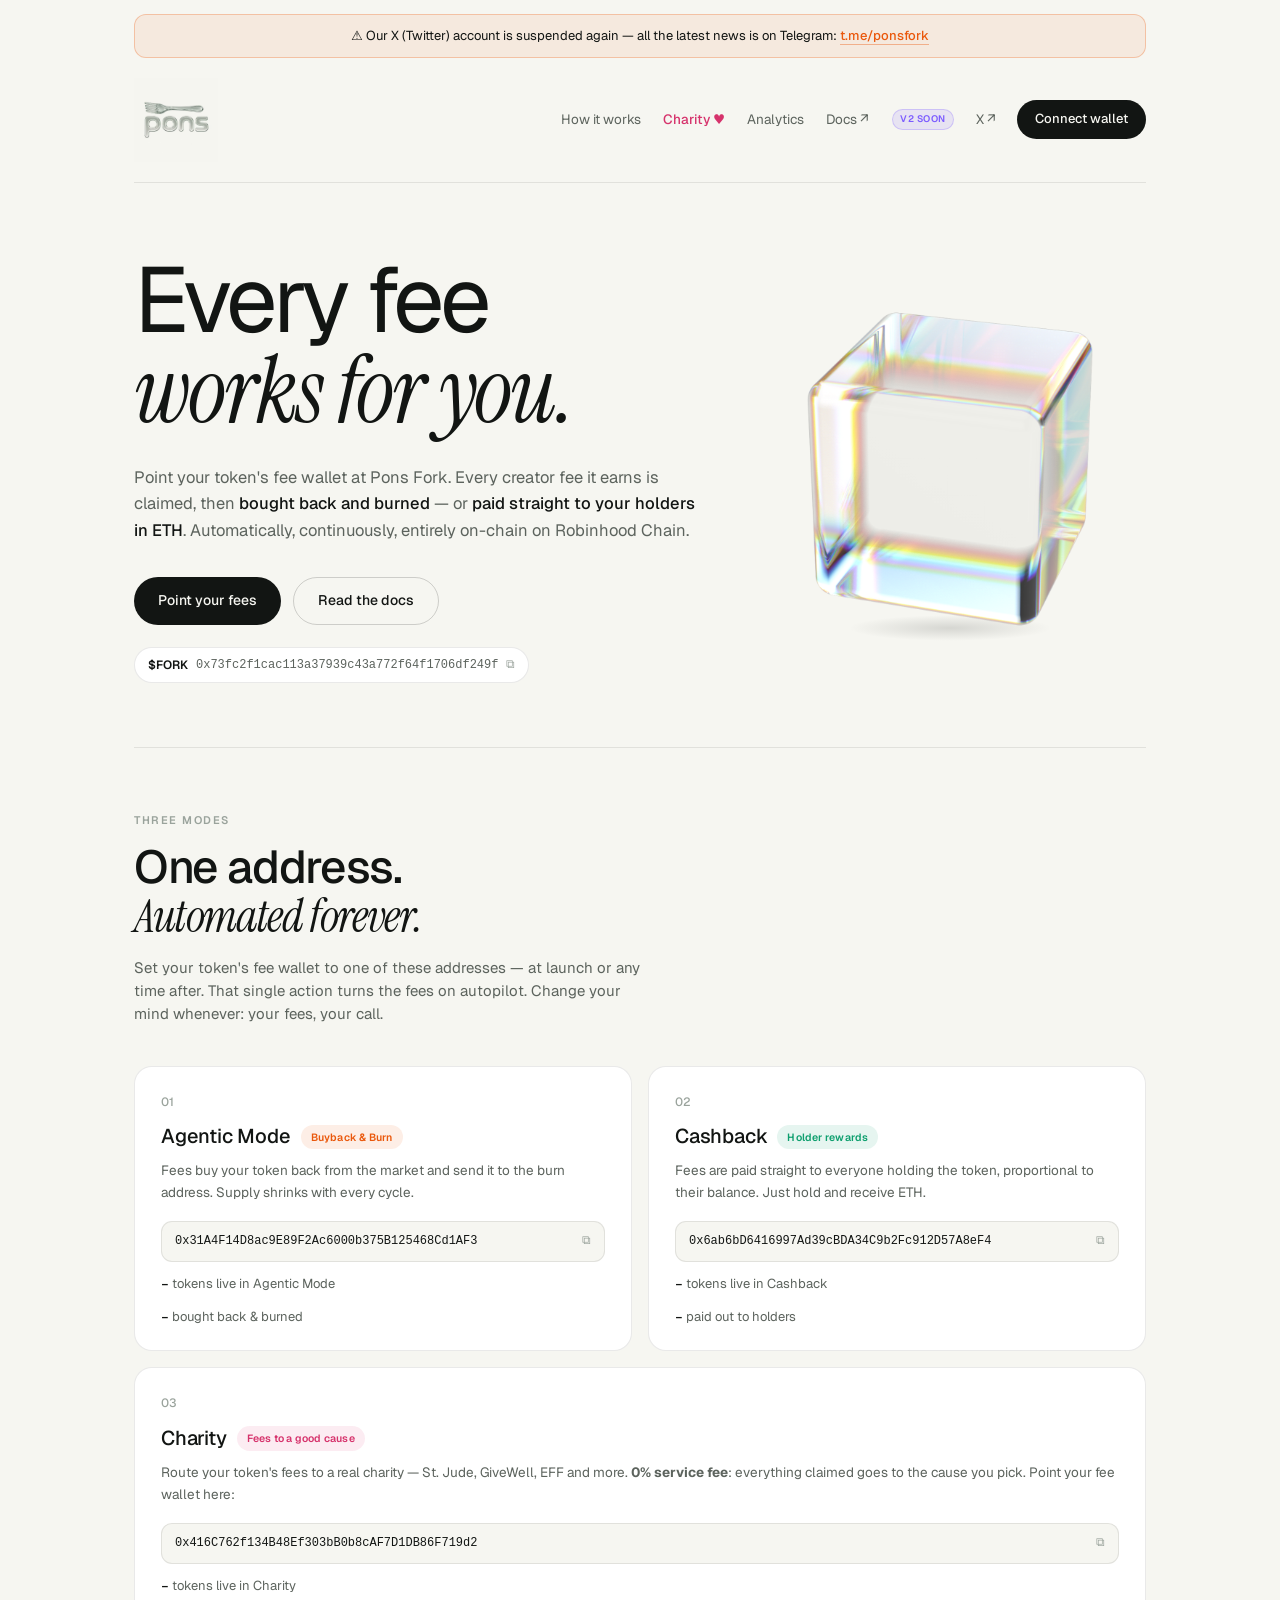
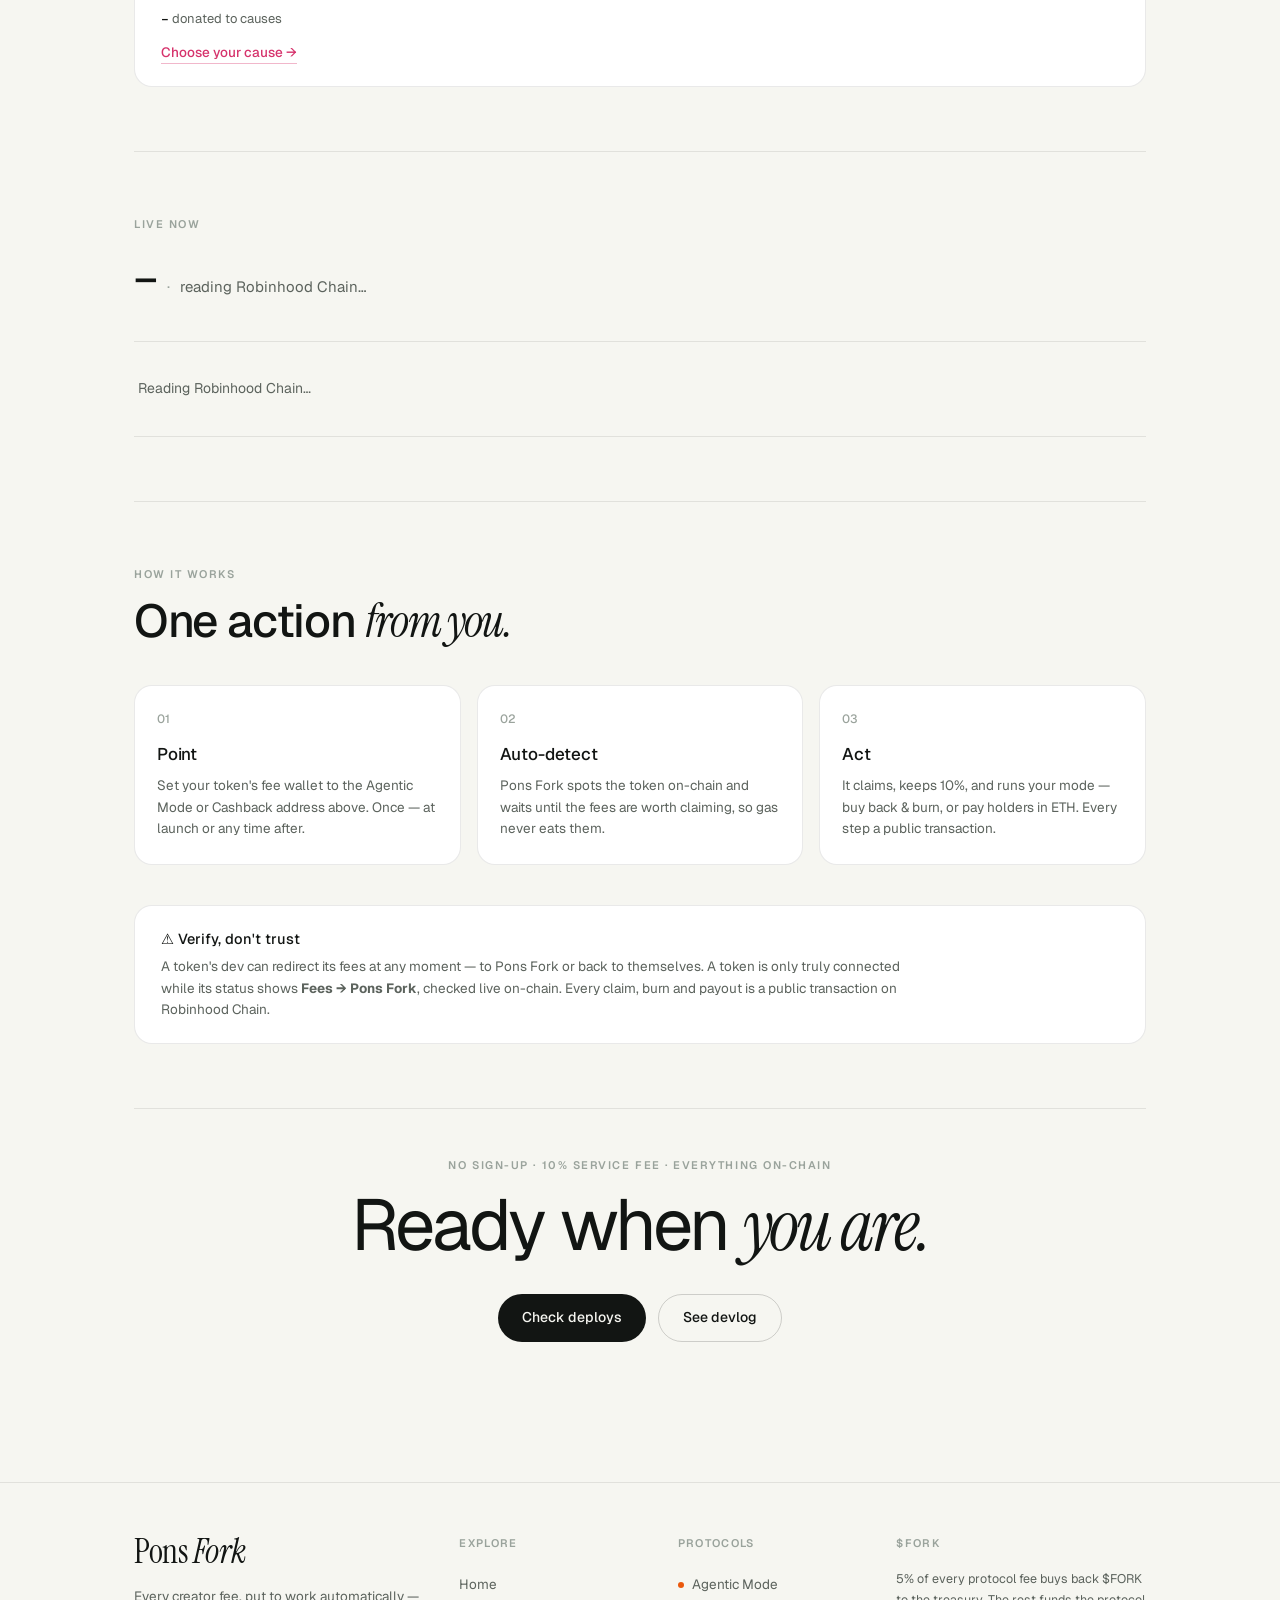
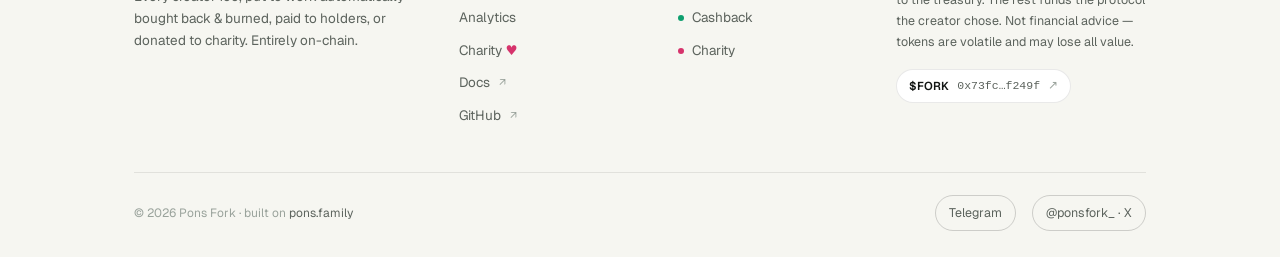
==== commit 4f5cfd89: "wallet: swap Privy redirect for Reown AppKit connect (site-wide) - add shared /wallet.js: lazy-loads" ====
--- a/index.html
+++ b/index.html
@@ -178,6 +178,7 @@
   @media(max-width:820px){.site-footer .ft-top{grid-template-columns:1fr 1fr;gap:32px}.site-footer .ft-brand{grid-column:1/-1}}
   @media(max-width:520px){.site-footer .ft-top{grid-template-columns:1fr 1fr}.site-footer .ft-risk{grid-column:1/-1}}
   </style>
+  <script type="module" src="/wallet.js"></script>
 </head>
 <body>
 <div class="wrap">
@@ -323,26 +324,9 @@
 try{ETHUSD=(await (await fetch("https://api.coingecko.com/api/v3/simple/price?ids=ethereum&vs_currencies=usd")).json()).ethereum.usd||0;}catch(e){}
 const money=w=>{const v=Number(formatUnits(BigInt(w||"0"),18));const usd=ETHUSD?` (~$${(v*ETHUSD).toFixed(v*ETHUSD>=100?0:2)})`:"";return (v>=1?v.toFixed(3):v.toFixed(4))+" ETH"+usd;};
 for(const [id,key] of [["ag-sum","agenticBuybackWei"],["cb-sum","cashbackDistributedWei"],["ch-sum","charityDonatedWei"]]){const el=document.getElementById(id);if(el)el.textContent=money(TOT[key]);}
+// Connect wallet opens the Privy wallet hub (/wallet) — email/wallet login + embedded wallet
 const cbtn=document.getElementById("connect");
-const cwrap=cbtn?cbtn.closest(".connect"):null;
-let cmenu=null,cAddr=null;
-function setConn(a){cAddr=a?getAddress(a):null;if(cbtn)cbtn.textContent=cAddr?cAddr.slice(0,6)+"…"+cAddr.slice(-4):"Connect wallet";if(!cAddr&&cmenu){cmenu.remove();cmenu=null;}}
-function connMenu(){
-  if(cmenu){cmenu.remove();cmenu=null;return;}
-  cmenu=document.createElement("div");
-  cmenu.style.cssText="position:absolute;right:0;top:calc(100% + 6px);background:var(--card);border:1px solid var(--line);border-radius:12px;padding:6px;min-width:170px;box-shadow:0 10px 28px rgba(18,21,19,.12);z-index:60";
-  cmenu.innerHTML='<a href="/profile/'+cAddr+'" style="display:block;padding:9px 12px;text-decoration:none;color:var(--ink);font-size:13px;border-radius:8px">My profile</a><button id="cdisc" style="width:100%;text-align:left;font:inherit;font-size:13px;color:#d23c3c;background:none;border:0;padding:9px 12px;cursor:pointer;border-radius:8px">Disconnect</button>';
-  cwrap.appendChild(cmenu);
-  cmenu.querySelector("#cdisc").addEventListener("click",async()=>{try{await window.ethereum.request({method:"wallet_revokePermissions",params:[{eth_accounts:{}}]});}catch(e){}setConn(null);});
-}
-if(cbtn)cbtn.addEventListener("click",async()=>{
-  if(cAddr){connMenu();return;}
-  if(!window.ethereum){alert("No wallet found — install MetaMask or any EIP-1193 wallet and reload.");return;}
-  try{const a=await window.ethereum.request({method:"eth_requestAccounts"});if(a&&a[0])setConn(a[0]);}catch(e){}
-});
-if(window.ethereum&&window.ethereum.on)window.ethereum.on("accountsChanged",a=>setConn(a&&a[0]));
-document.addEventListener("click",e=>{if(cmenu&&cwrap&&!cwrap.contains(e.target)){cmenu.remove();cmenu=null;}});
-(async()=>{try{if(window.ethereum){const a=await window.ethereum.request({method:"eth_accounts"});if(a&&a[0])setConn(a[0]);}}catch(e){}})();
+/* connect handled by /wallet.js (Reown AppKit) */
 const fmtEth=w=>{const v=Number(formatUnits(BigInt(w||"0"),18));return v>=1?v.toFixed(3):v.toFixed(4);};
 const ethDist=t=>fmtEth((STATS[t.toLowerCase()]||{}).distributedWei);
 const ethDon=t=>fmtEth((STATS[t.toLowerCase()]||{}).charityDonatedWei);
@@ -406,7 +390,6 @@
         <div class="ft-col">
           <h4>Explore</h4>
           <a href="/">Home</a>
-          <a href="/wallet/">Wallet</a>
           <a href="/analytics/">Analytics</a>
           <a href="/charity/">Charity <span class="heart">&hearts;</span></a>
           <a href="https://pons-fork.gitbook.io/pons-fork-docs/">Docs <span class="tag">&#8599;</span></a>
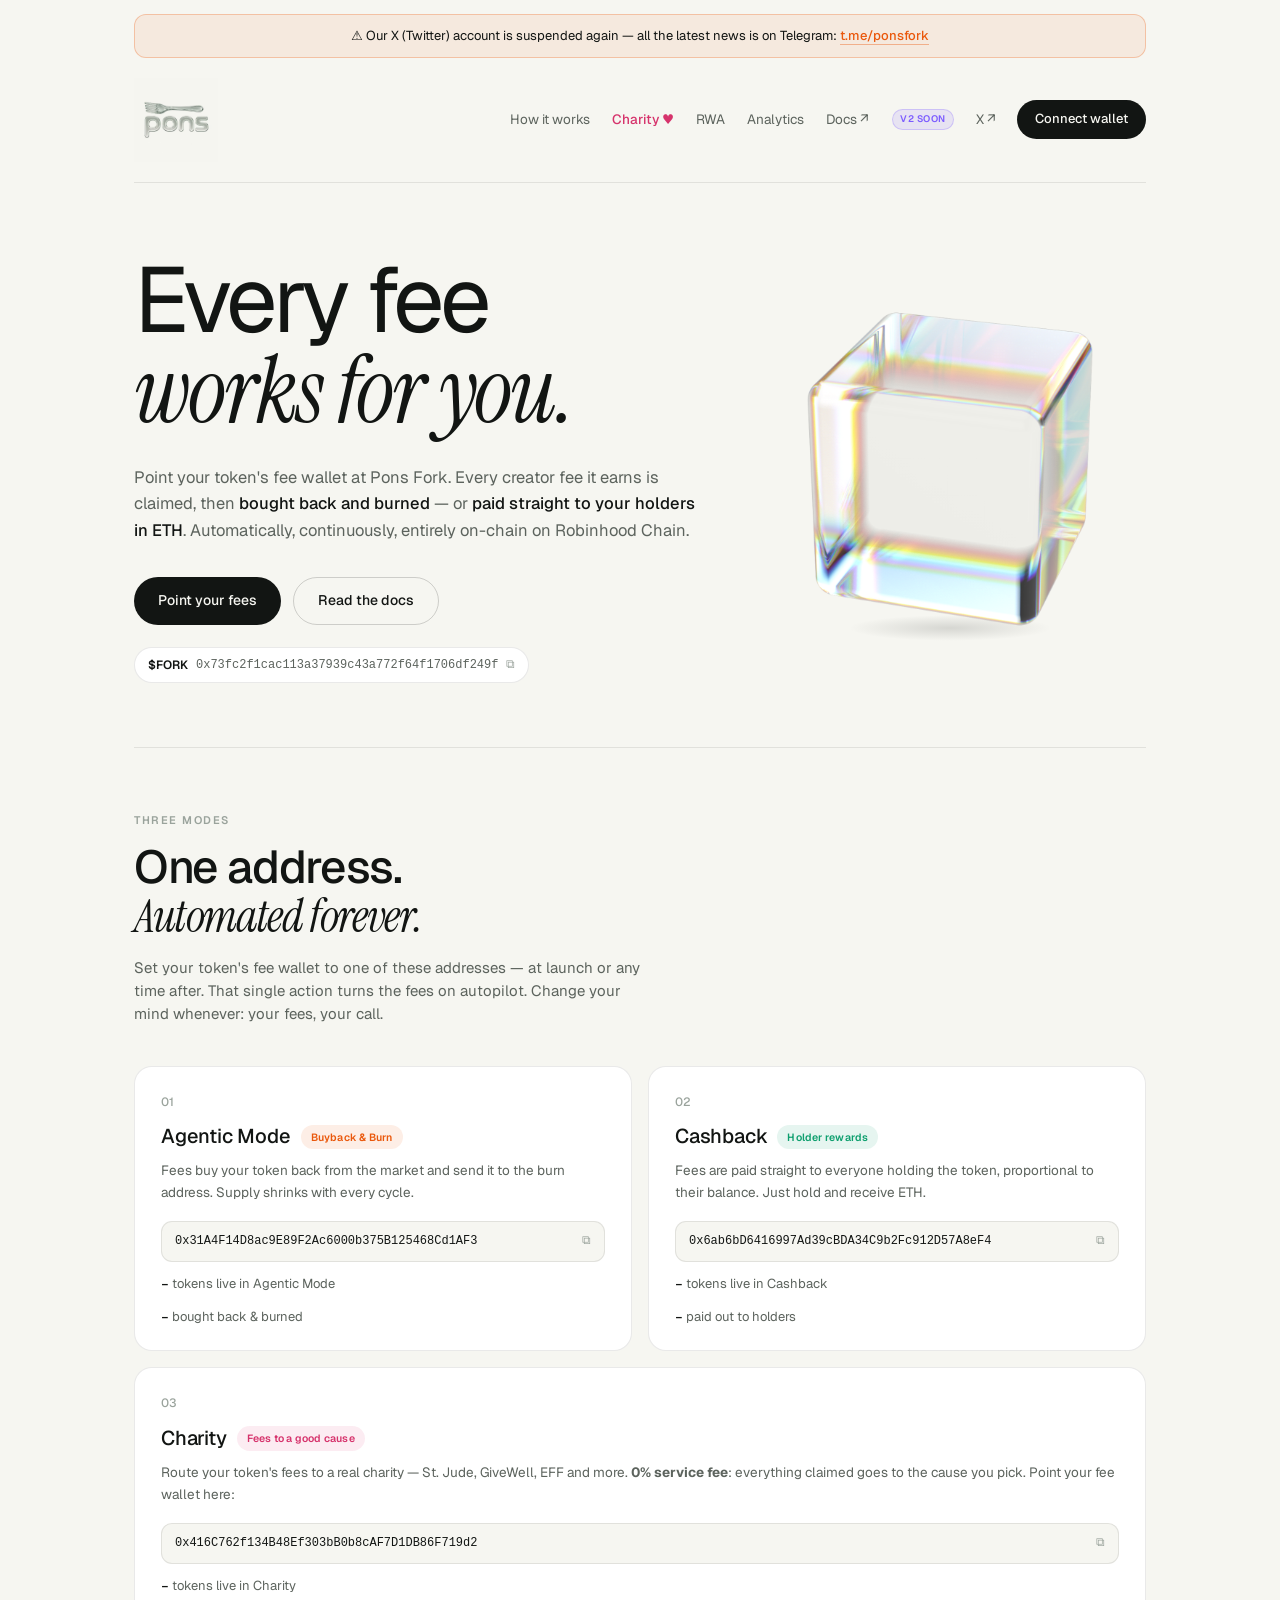
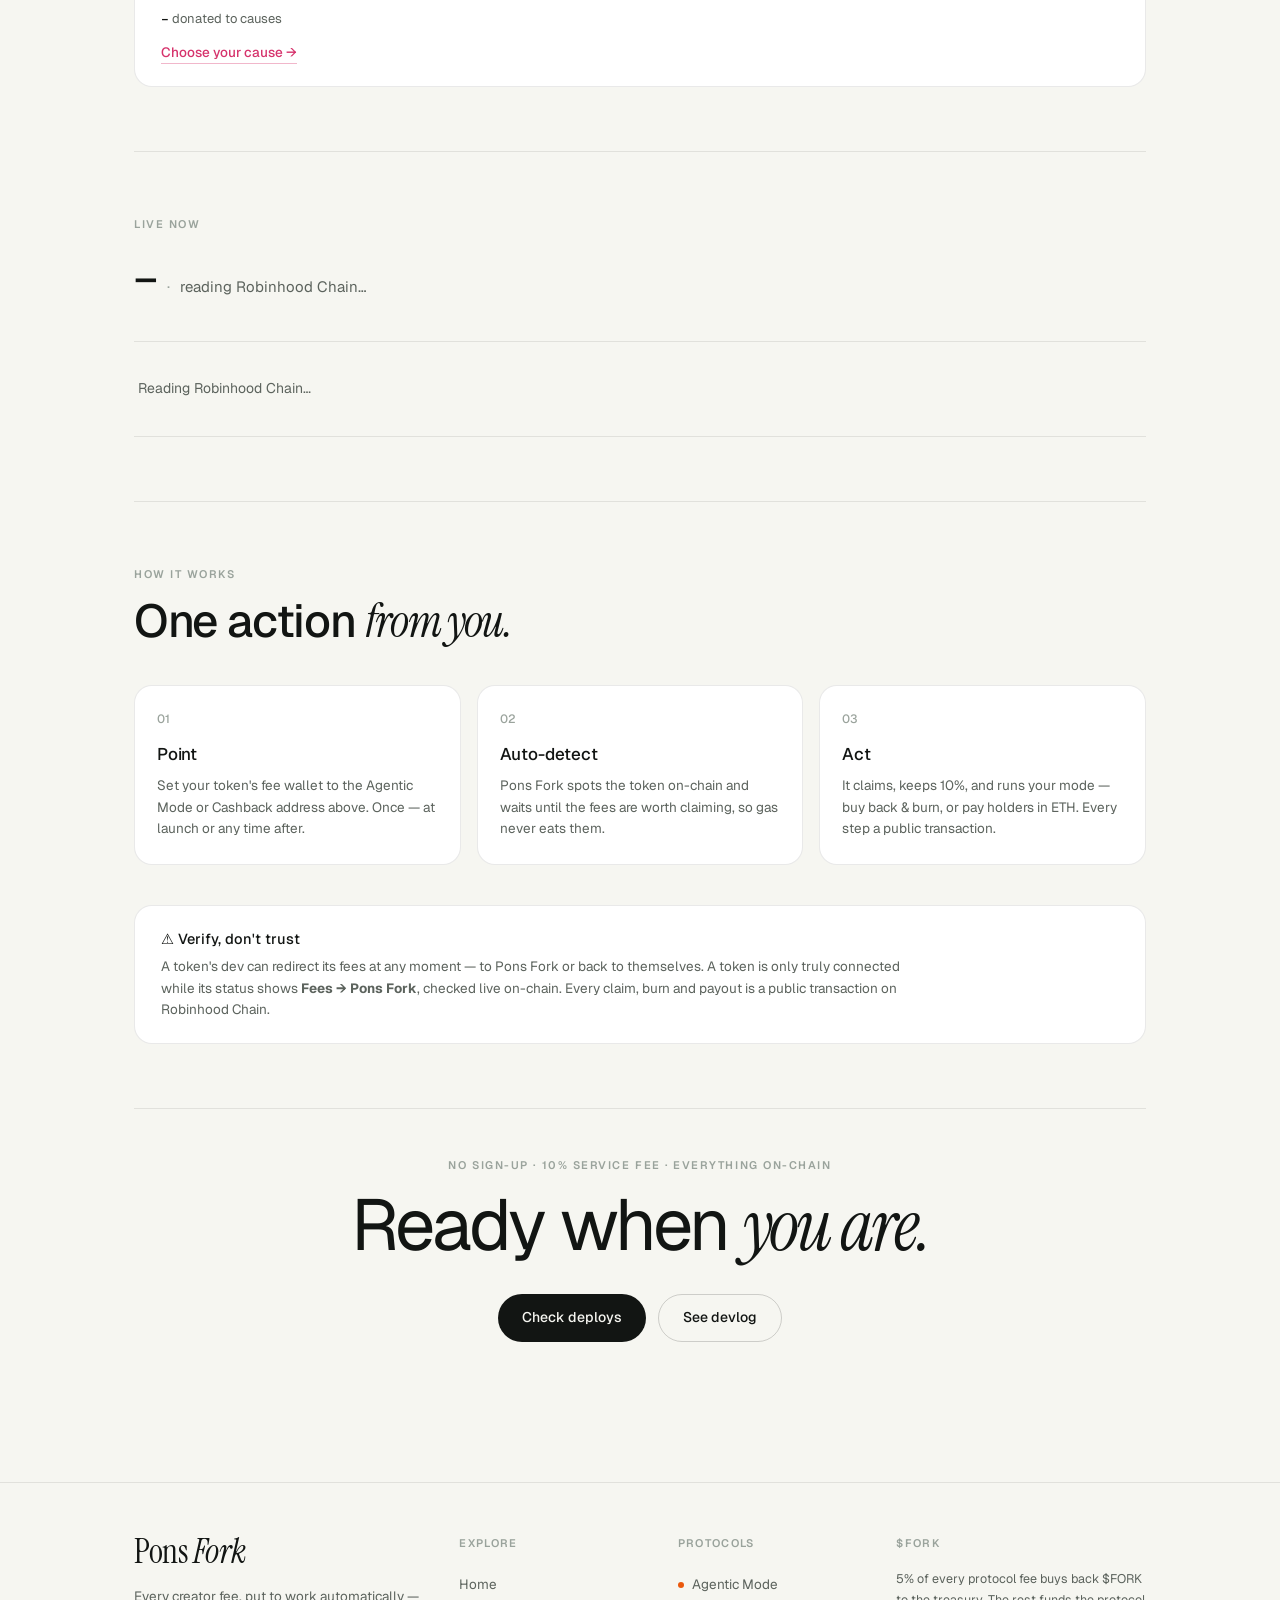
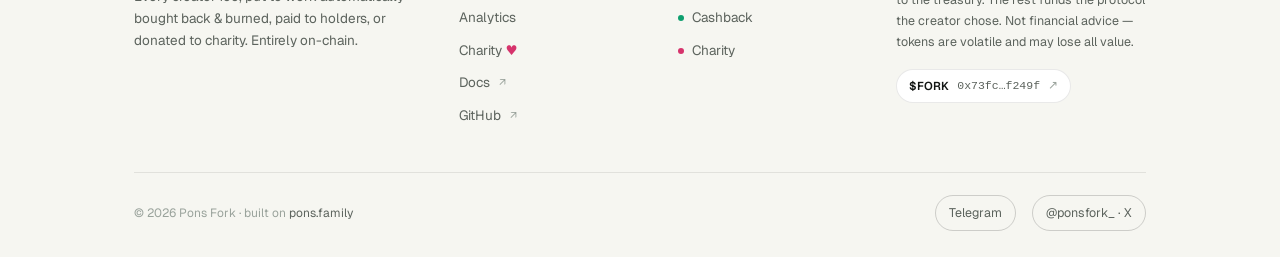
==== commit f2cfe29d: "site: add RWA Cashback tab (/rwa) + nav links New /rwa page (charity-style): connect deployer wallet" ====
--- a/index.html
+++ b/index.html
@@ -190,6 +190,7 @@
     <div class="sp"></div>
     <a class="link" href="#how">How it works</a>
     <a class="link" href="/charity/" style="color:var(--heart);font-weight:500">Charity ♥</a>
+    <a class="link" href="/rwa/">RWA</a>
     <a class="link" href="/analytics/">Analytics</a>
     <a class="link" href="https://pons-fork.gitbook.io/pons-fork-docs/">Docs ↗</a>
     <span class="v2soon">V2 soon</span>
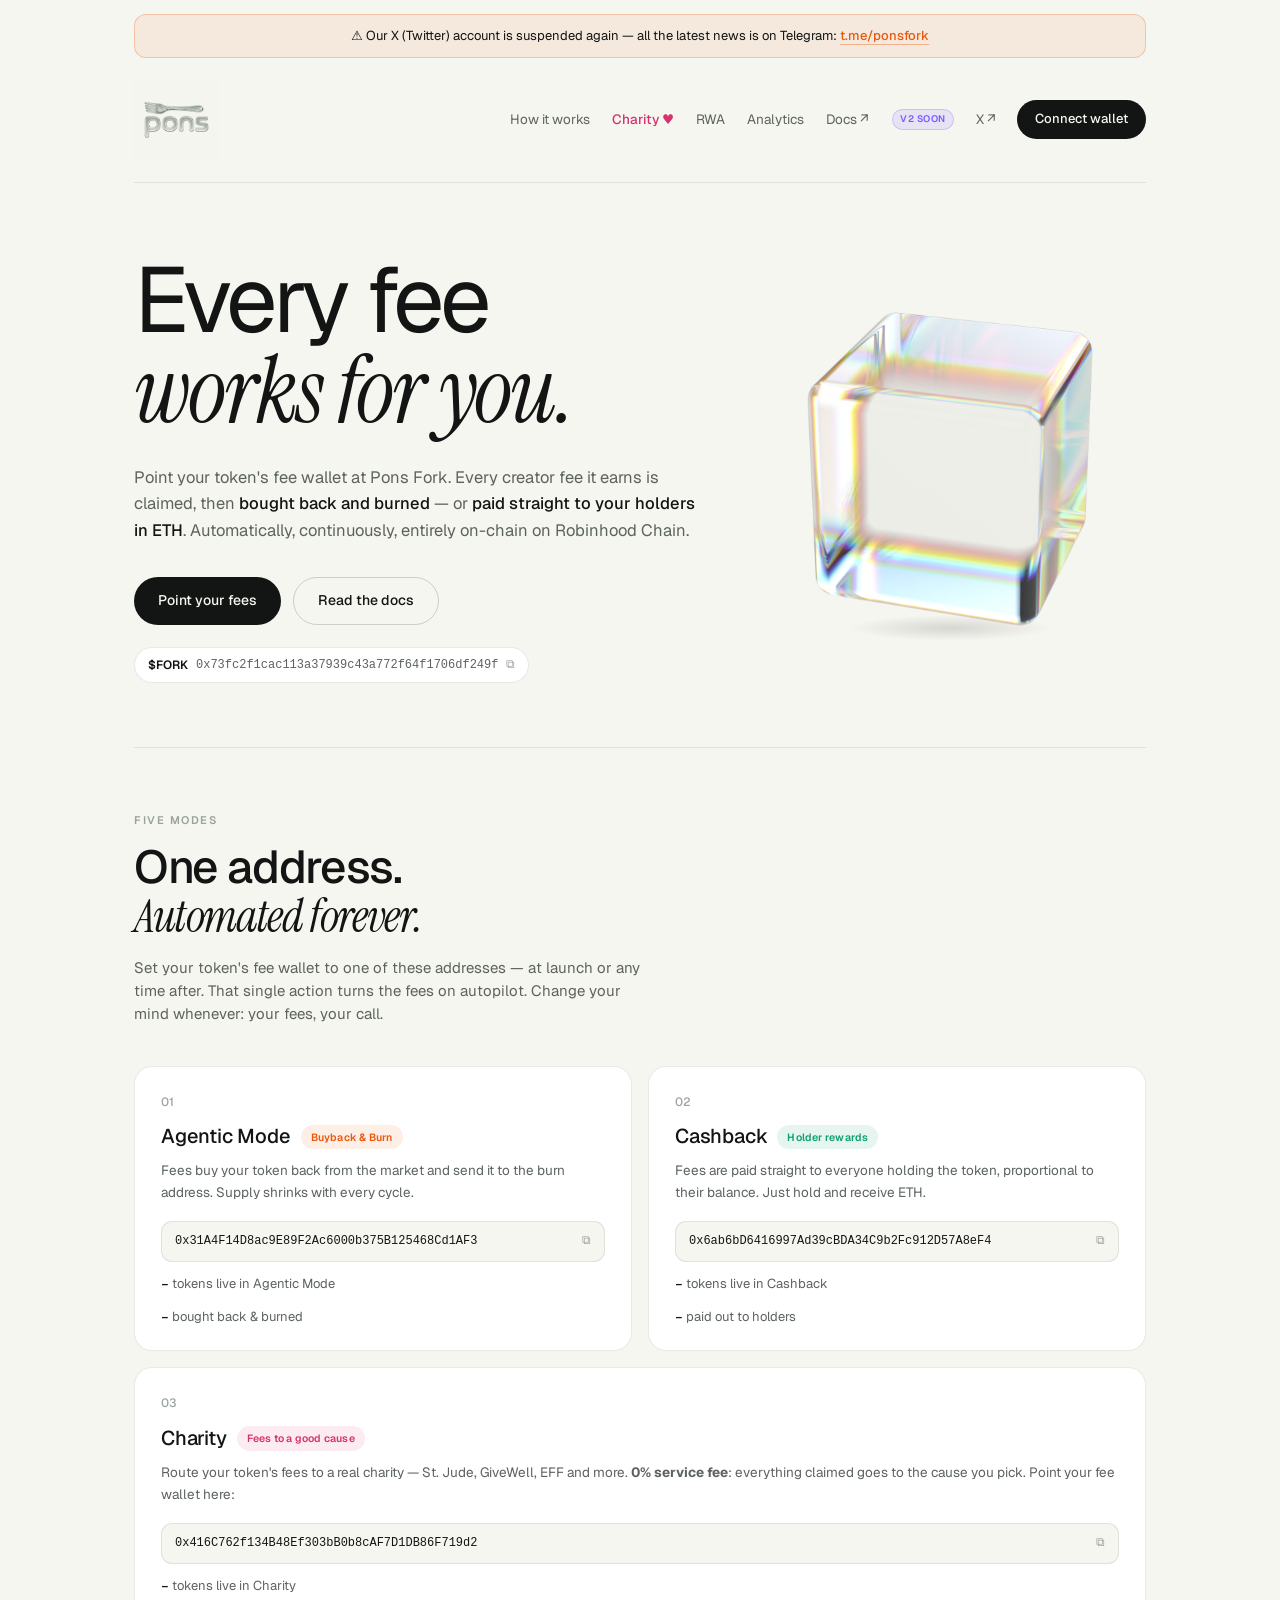
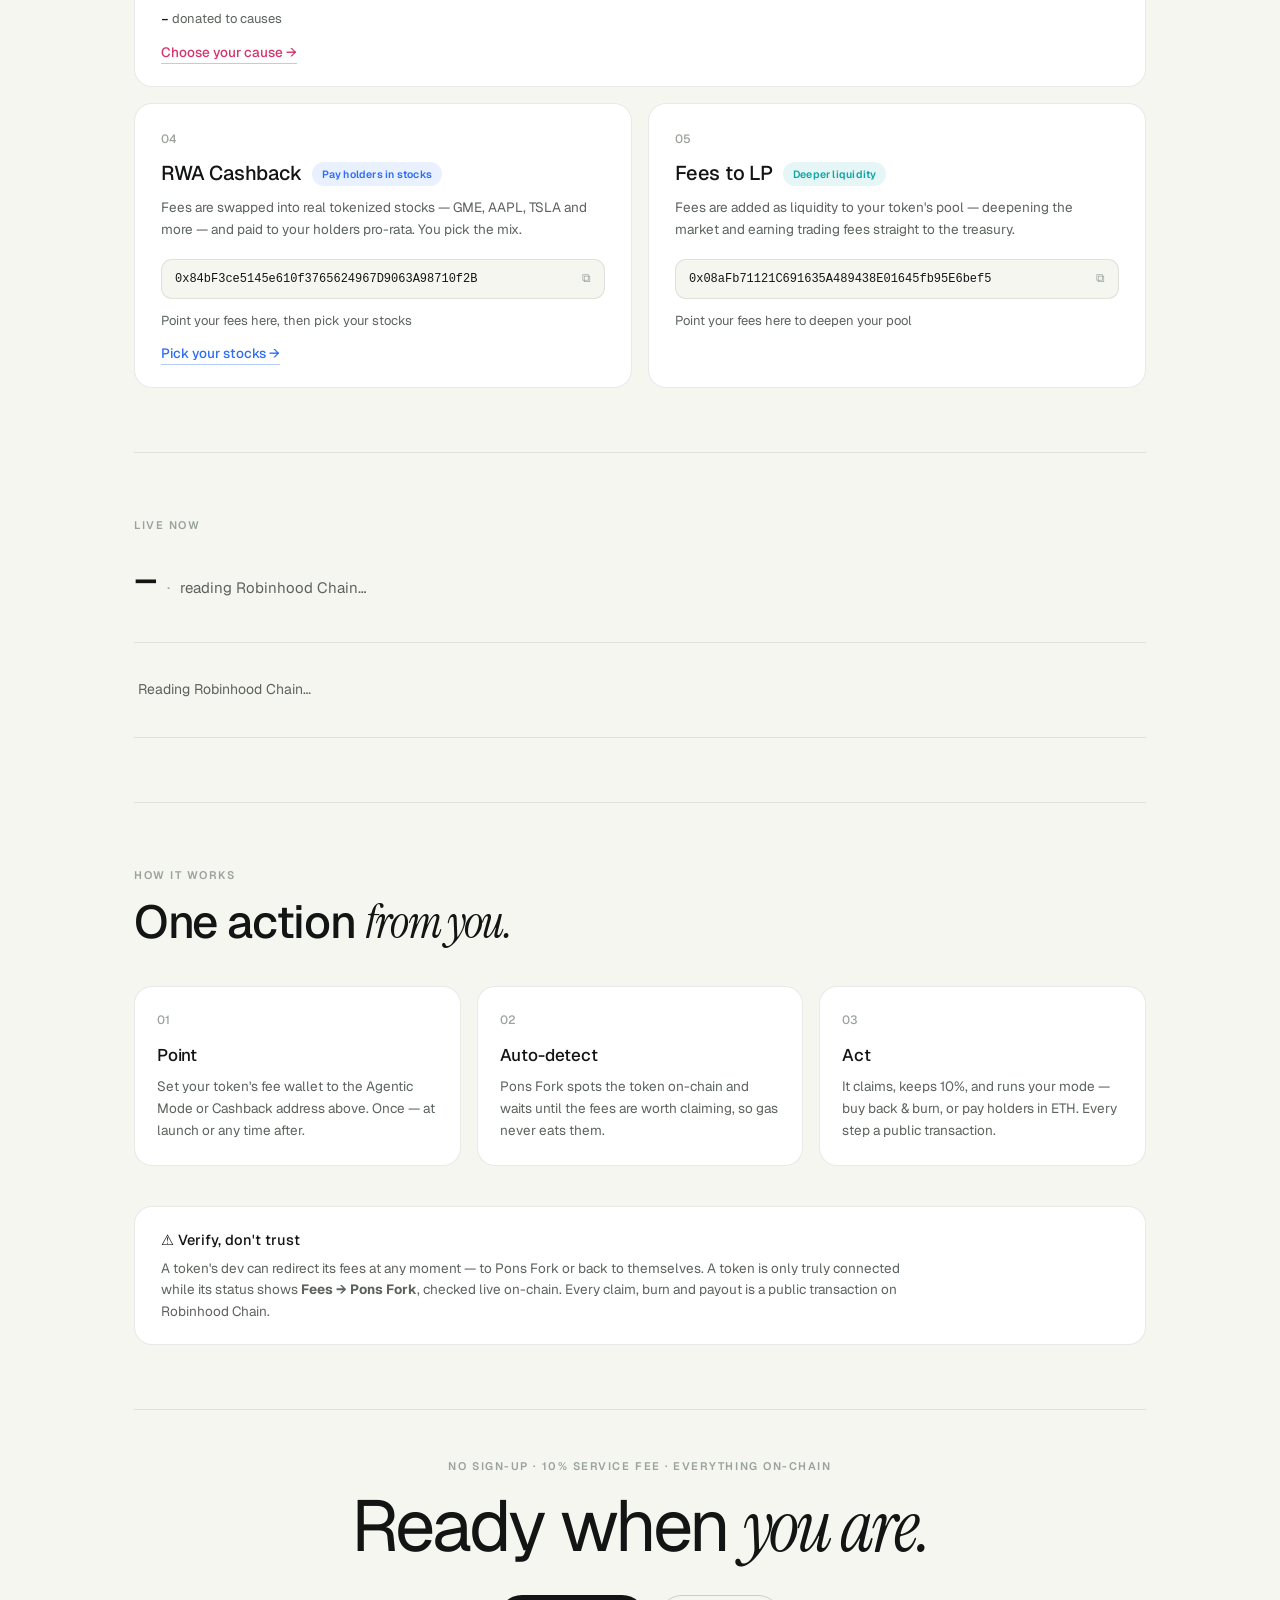
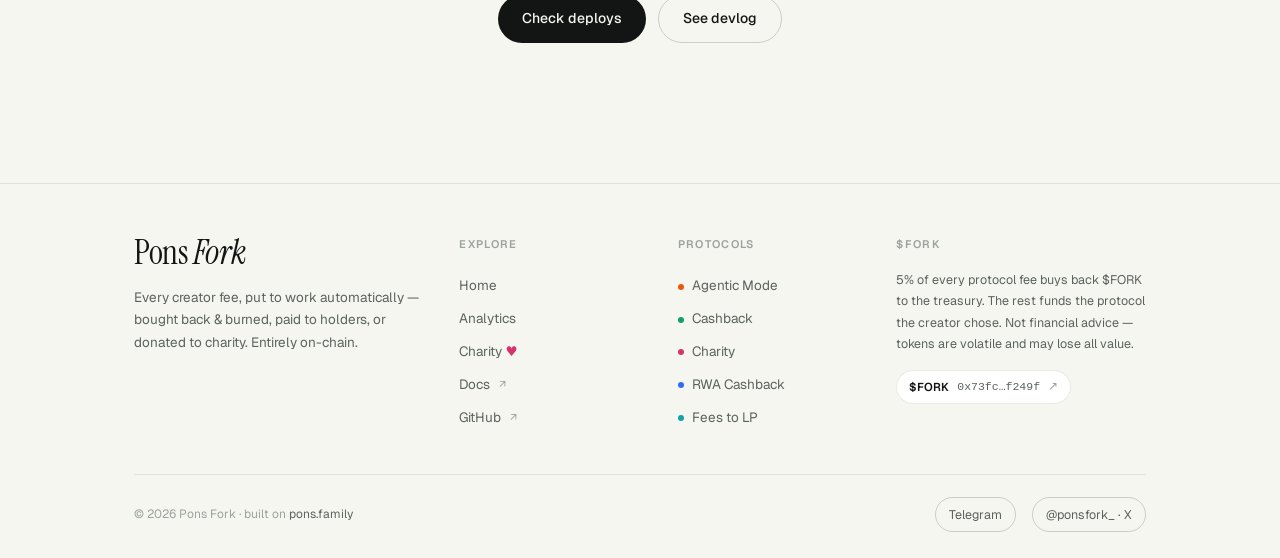
==== commit 1502d376: "site: RWA Cashback + Fees to LP protocol cards on homepage; RWA tab live - add two protocol cards to" ====
--- a/index.html
+++ b/index.html
@@ -17,6 +17,7 @@
     --burn:#ea580c;--burn-bg:rgba(234,88,12,.1);
     --hold:#0e9f6e;--hold-bg:rgba(14,159,110,.1);
     --heart:#d6336c;--heart-bg:rgba(214,51,108,.09);
+    --rwa:#2f6df6;--rwa-bg:rgba(47,109,246,.1);--lp:#0ea5a5;--lp-bg:rgba(14,165,165,.1);
     --red:#d23c3c;--red-bg:rgba(210,60,60,.08);
     --sans:"Geist",system-ui,-apple-system,"Segoe UI",sans-serif;
     --serif:"Instrument Serif",Georgia,serif;
@@ -83,6 +84,8 @@
   .badge.a{color:var(--burn);background:var(--burn-bg)}
   .badge.c{color:var(--hold);background:var(--hold-bg)}
   .badge.h{color:var(--heart);background:var(--heart-bg)}
+  .badge.r{color:var(--rwa);background:var(--rwa-bg)}
+  .badge.lp{color:var(--lp);background:var(--lp-bg)}
   .mc.wide{grid-column:1/-1}
   .mc .golink{display:inline-block;margin-top:12px;font-size:13.5px;font-weight:500;color:var(--heart);text-decoration:none;border-bottom:1px solid rgba(214,51,108,.35)}
   .mc .golink:hover{border-color:var(--heart)}
@@ -163,7 +166,7 @@
   .site-footer .ft-col a .tag{font-size:11px;color:var(--faint);margin-left:6px}
   .site-footer .ft-col a .heart{color:var(--heart)}
   .site-footer .ft-col a .dot{display:inline-block;width:6px;height:6px;border-radius:50%;margin-right:8px;vertical-align:middle}
-  .site-footer .d-burn{background:var(--burn)}.site-footer .d-hold{background:var(--hold)}.site-footer .d-heart{background:var(--heart)}
+  .site-footer .d-burn{background:var(--burn)}.site-footer .d-hold{background:var(--hold)}.site-footer .d-heart{background:var(--heart)}.site-footer .d-rwa{background:var(--rwa)}.site-footer .d-lp{background:var(--lp)}
   .site-footer .ft-risk p{font-size:12.5px;line-height:1.7;color:var(--mut)}
   .site-footer .ft-risk .ca{display:inline-flex;align-items:center;gap:8px;margin-top:16px;font-family:var(--mono);font-size:11.5px;color:var(--mut);background:var(--card);border:1px solid var(--line);padding:7px 12px;border-radius:999px;text-decoration:none}
   .site-footer .ft-risk .ca b{color:var(--ink);font-family:var(--sans);font-weight:600}
@@ -217,7 +220,7 @@
   </header>
 
   <section class="sec" id="modes">
-    <div class="kicker">Three modes</div>
+    <div class="kicker">Five modes</div>
     <h2>One address.<br /><span class="it">Automated forever.</span></h2>
     <p class="lead">Set your token's fee wallet to one of these addresses — at launch or any time after.
        That single action turns the fees on autopilot. Change your mind whenever: your fees, your call.</p>
@@ -246,6 +249,21 @@
         <div class="cnt"><b id="ch-count">–</b> tokens live in Charity</div>
         <div class="cnt"><b id="ch-sum">–</b> donated to causes</div>
         <a class="golink" href="/charity/">Choose your cause →</a>
+      </div>
+      <div class="mc">
+        <div class="n">04</div>
+        <h3>RWA Cashback <span class="badge r">Pay holders in stocks</span></h3>
+        <div class="desc">Fees are swapped into real tokenized stocks — GME, AAPL, TSLA and more — and paid to your holders pro-rata. You pick the mix.</div>
+        <div class="wallet" data-a="0x84bF3ce5145e610f3765624967D9063A98710f2B"><span>0x84bF3ce5145e610f3765624967D9063A98710f2B</span><span class="cp">⧉</span></div>
+        <div class="cnt">Point your fees here, then pick your stocks</div>
+        <a class="golink" href="/rwa/" style="color:var(--rwa);border-bottom-color:rgba(47,109,246,.35)">Pick your stocks →</a>
+      </div>
+      <div class="mc">
+        <div class="n">05</div>
+        <h3>Fees to LP <span class="badge lp">Deeper liquidity</span></h3>
+        <div class="desc">Fees are added as liquidity to your token's pool — deepening the market and earning trading fees straight to the treasury.</div>
+        <div class="wallet" data-a="0x08aFb71121C691635A489438E01645fb95E6bef5"><span>0x08aFb71121C691635A489438E01645fb95E6bef5</span><span class="cp">⧉</span></div>
+        <div class="cnt">Point your fees here to deepen your pool</div>
       </div>
     </div>
   </section>
@@ -401,6 +419,8 @@
           <a href="/#modes"><span class="dot d-burn"></span>Agentic Mode</a>
           <a href="/#modes"><span class="dot d-hold"></span>Cashback</a>
           <a href="/charity/"><span class="dot d-heart"></span>Charity</a>
+          <a href="/rwa/"><span class="dot d-rwa"></span>RWA Cashback</a>
+          <a href="/#modes"><span class="dot d-lp"></span>Fees to LP</a>
         </div>
         <div class="ft-risk">
           <h4>$FORK</h4>
